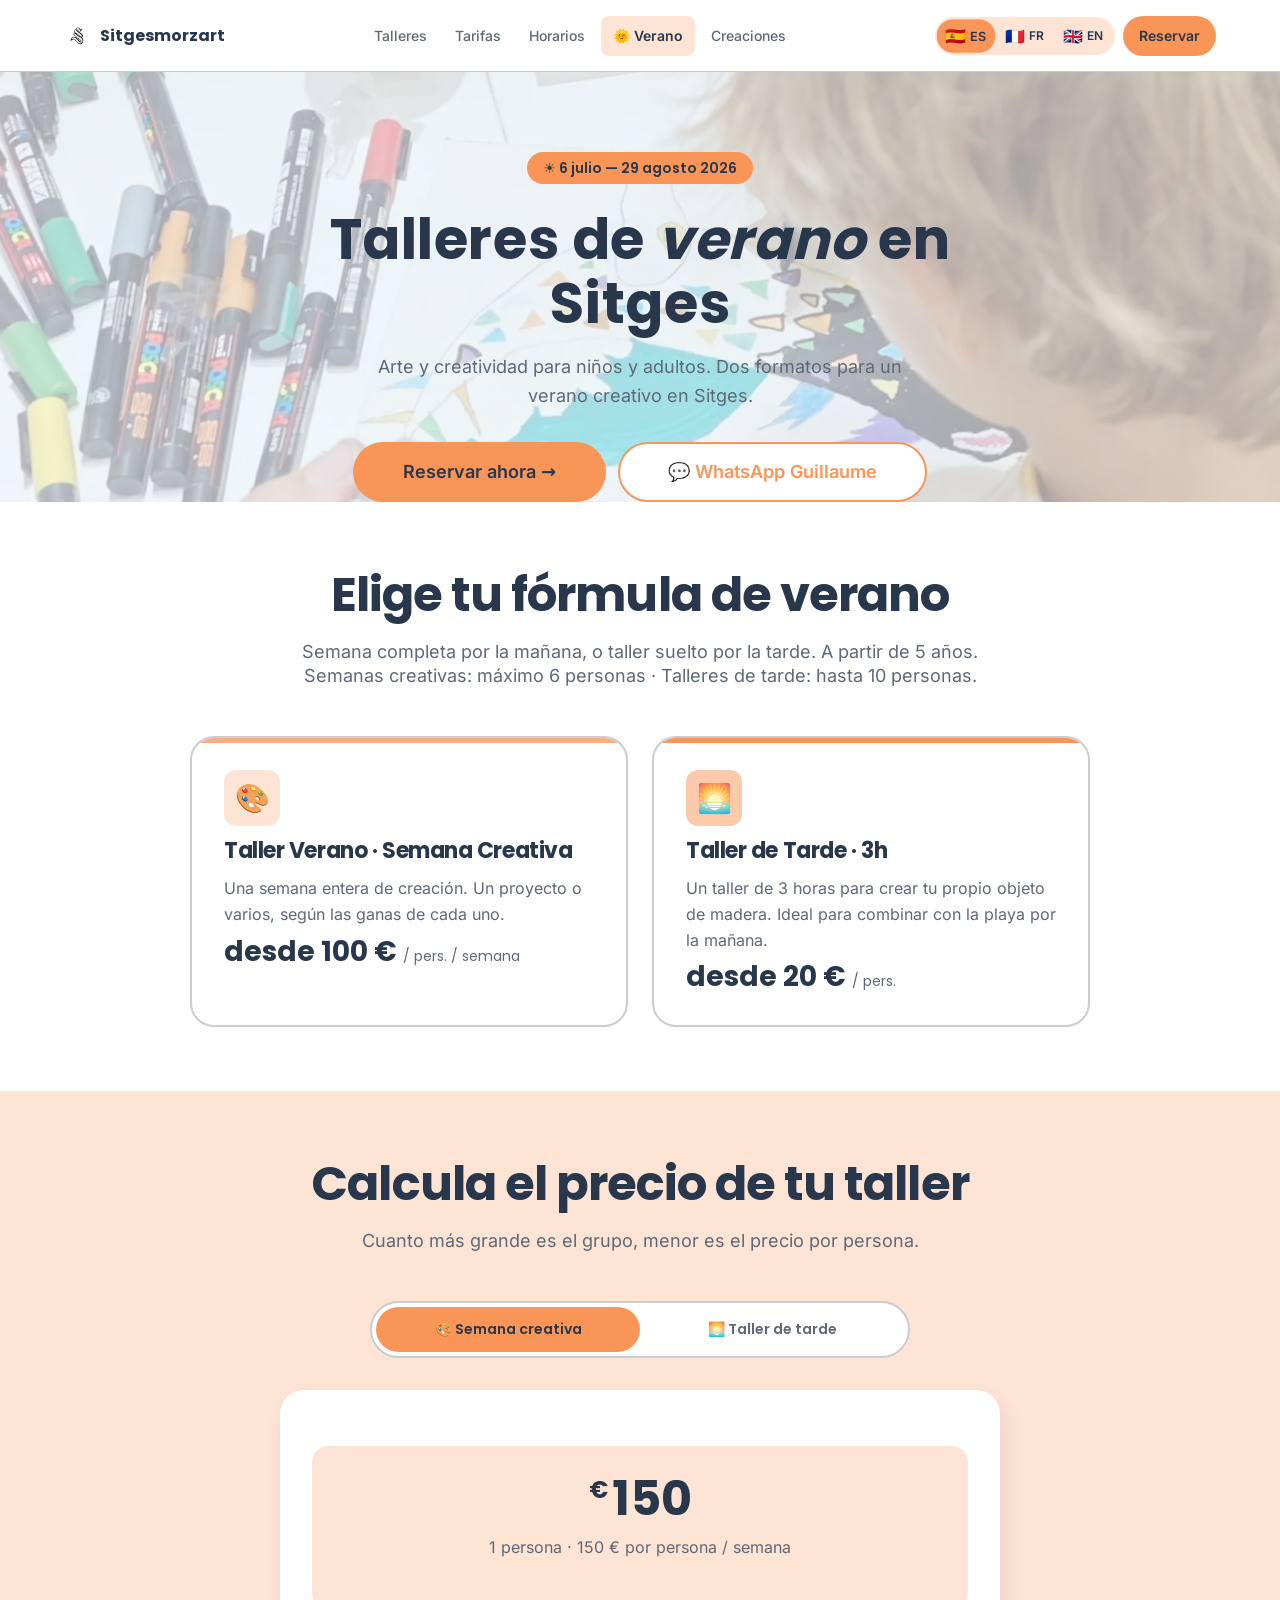
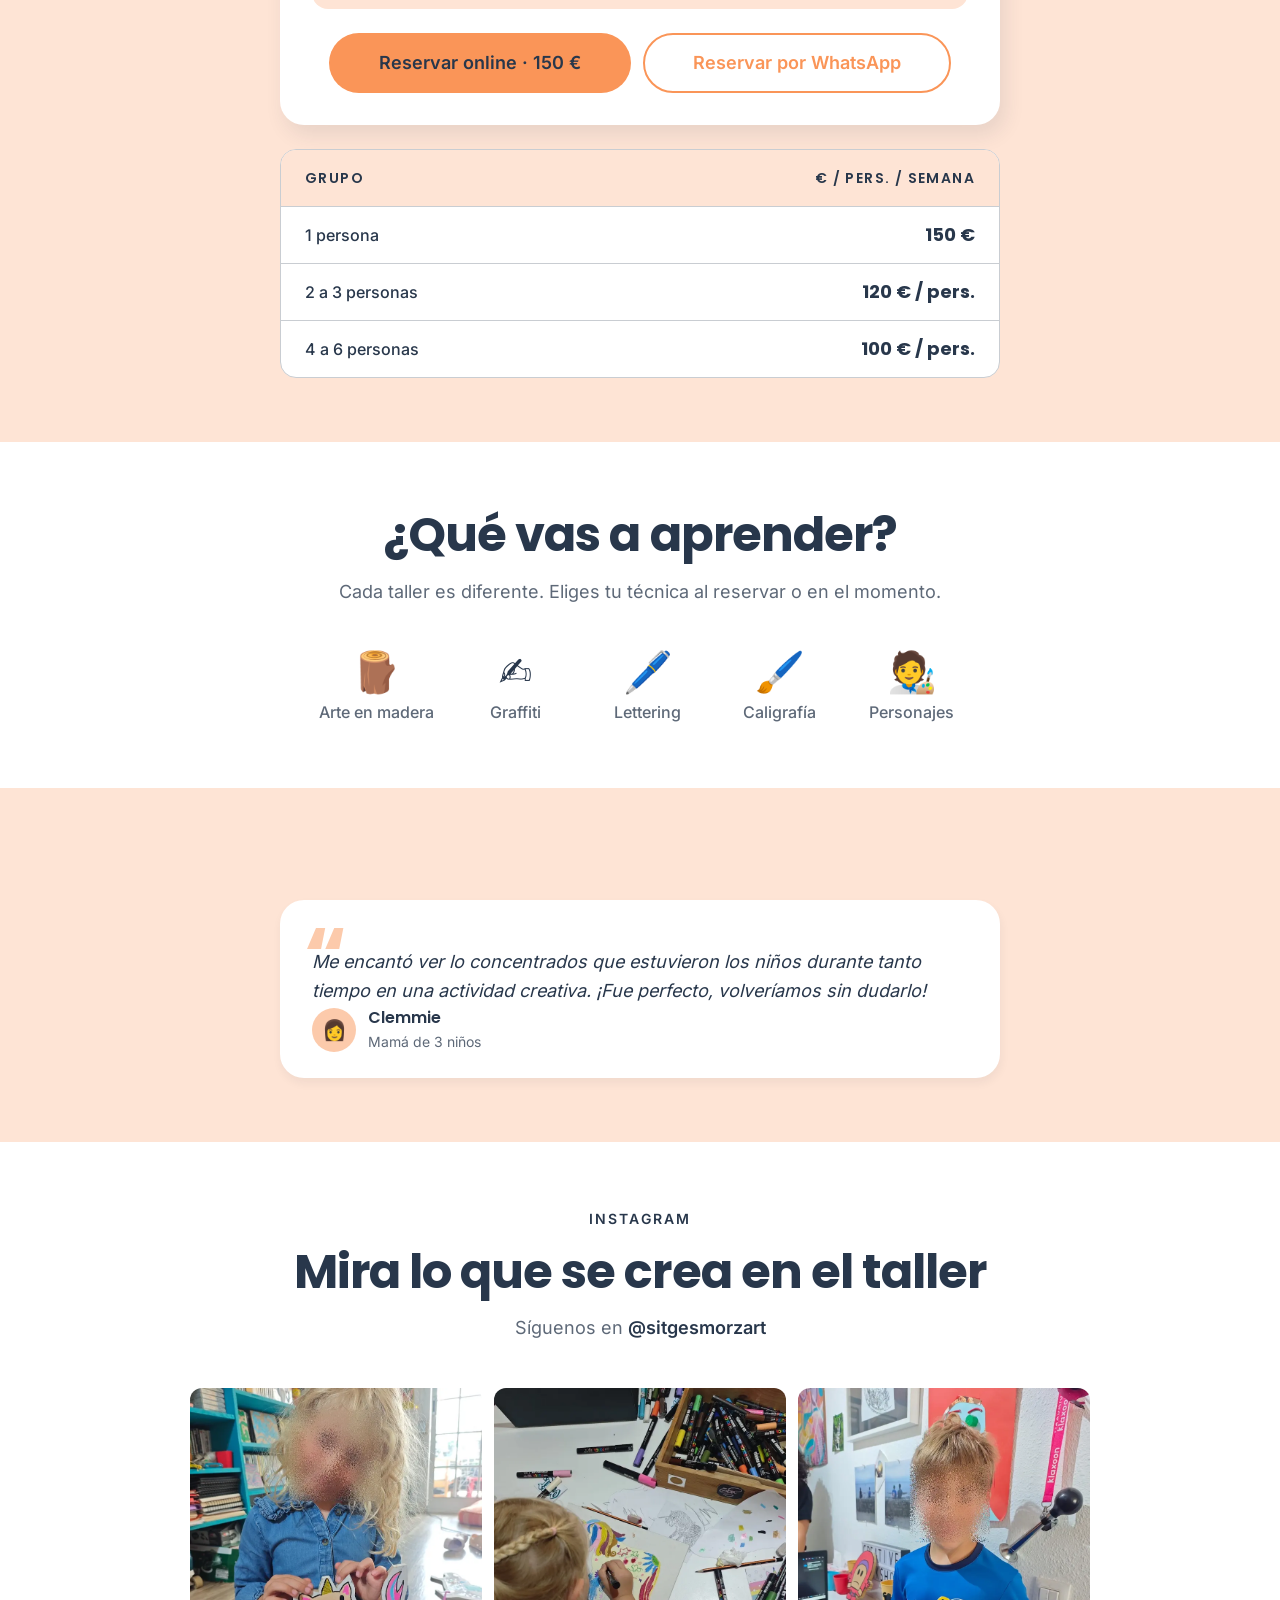
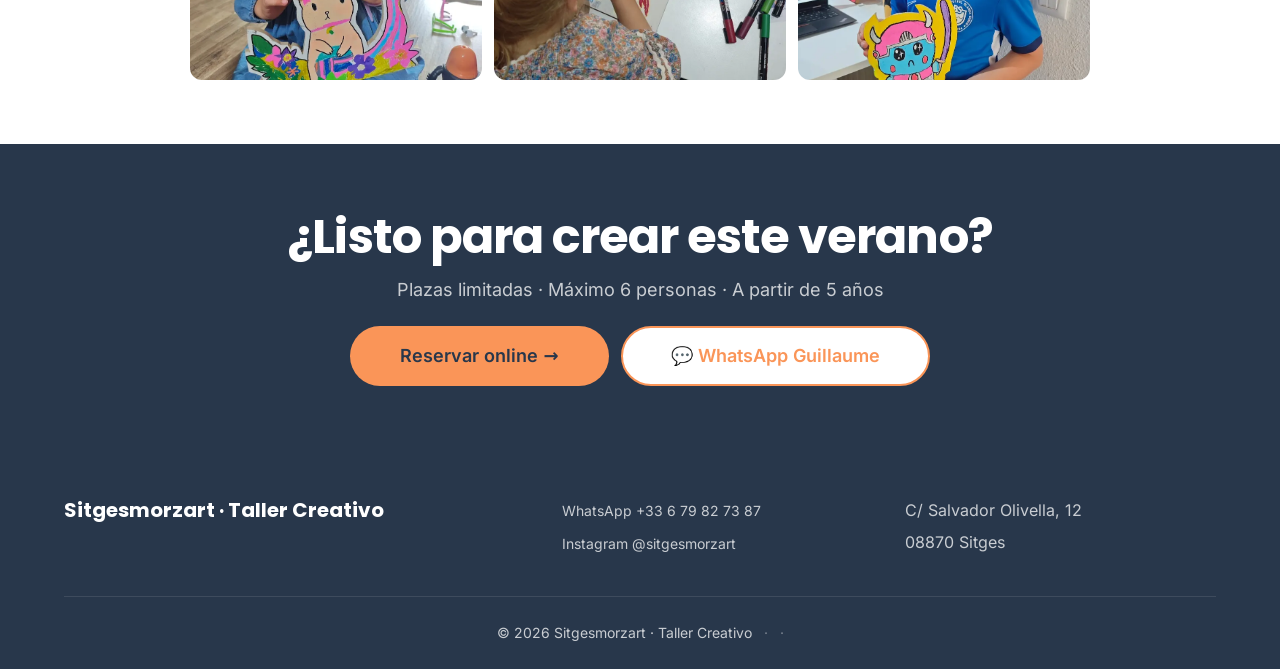
==== verano/index.html @ 3e617dd4 "correction calculateur pago verano" ====
<!DOCTYPE html>
<html lang="es">
<head>
<meta charset="UTF-8">
<meta name="viewport" content="width=device-width, initial-scale=1.0">
<meta name="description" content="Sitgesmorzart · Talleres de Verano en Sitges. Semanas creativas y talleres de tarde. Del 6 de julio al 28 de agosto de 2026.">
<meta name="theme-color" content="#FFFFFF">
<meta name="author" content="Sitgesmorzart - Guillaume">

<title>Talleres de Verano 2026 · Sitgesmorzart</title>

<!-- Favicon -->
<link rel="icon" href="/favicon.ico" sizes="any">
<link rel="icon" type="image/png" sizes="32x32" href="/favicon-32.png">
<link rel="icon" type="image/png" sizes="16x16" href="/favicon-16.png">
<link rel="apple-touch-icon" href="/icon-180.png">

<!-- Canonical -->
<link rel="canonical" href="https://sitgesmorzart.com/verano/">

<!-- Hreflang -->
<link rel="alternate" hreflang="es" href="https://sitgesmorzart.com/verano/">
<link rel="alternate" hreflang="fr" href="https://sitgesmorzart.com/verano/">
<link rel="alternate" hreflang="en" href="https://sitgesmorzart.com/verano/">
<link rel="alternate" hreflang="x-default" href="https://sitgesmorzart.com/verano/">

<!-- Open Graph -->
<meta property="og:type" content="website">
<meta property="og:site_name" content="Sitgesmorzart · Taller Creativo">
<meta property="og:title" content="Talleres de Verano 2026 · Sitgesmorzart">
<meta property="og:description" content="Semanas creativas y talleres de tarde en Sitges. Del 6 de julio al 28 de agosto. A partir de 5 años, máximo 6 personas.">
<meta property="og:url" content="https://sitgesmorzart.com/verano/">
<meta property="og:image" content="https://sitgesmorzart.com/images/og-cover-atelier.jpg">
<meta property="og:image:secure_url" content="https://sitgesmorzart.com/images/og-cover-atelier.jpg">
<meta property="og:image:type" content="image/jpeg">
<meta property="og:image:width" content="1200">
<meta property="og:image:height" content="630">
<meta property="og:locale" content="es_ES">
<meta property="og:locale:alternate" content="fr_FR">
<meta property="og:locale:alternate" content="en_GB">

<!-- Twitter/X -->
<meta name="twitter:card" content="summary_large_image">
<meta name="twitter:title" content="Talleres de Verano 2026 · Sitgesmorzart">
<meta name="twitter:description" content="Semanas creativas y talleres de tarde en Sitges. Del 6 de julio al 28 de agosto.">
<meta name="twitter:image" content="https://sitgesmorzart.com/images/og-cover-atelier.jpg">

<!-- Fonts (self-hosted) -->
<link rel="preload" href="/fonts/poppins-700.woff2" as="font" type="font/woff2" crossorigin>
<link rel="preload" href="/fonts/inter-400.woff2" as="font" type="font/woff2" crossorigin>

<!-- Design system -->
<link rel="stylesheet" href="../foundations.css">

<style>
/* Self-hosted fonts */
@font-face { font-family: 'Poppins'; font-style: normal; font-weight: 400; font-display: swap; src: url('/fonts/poppins-400.woff2') format('woff2'); }
@font-face { font-family: 'Poppins'; font-style: normal; font-weight: 500; font-display: swap; src: url('/fonts/poppins-500.woff2') format('woff2'); }
@font-face { font-family: 'Poppins'; font-style: normal; font-weight: 600; font-display: swap; src: url('/fonts/poppins-600.woff2') format('woff2'); }
@font-face { font-family: 'Poppins'; font-style: normal; font-weight: 700; font-display: swap; src: url('/fonts/poppins-700.woff2') format('woff2'); }
@font-face { font-family: 'Poppins'; font-style: normal; font-weight: 800; font-display: swap; src: url('/fonts/poppins-800.woff2') format('woff2'); }
@font-face { font-family: 'Inter'; font-style: normal; font-weight: 400; font-display: swap; src: url('/fonts/inter-400.woff2') format('woff2'); }
@font-face { font-family: 'Inter'; font-style: normal; font-weight: 500; font-display: swap; src: url('/fonts/inter-500.woff2') format('woff2'); }
@font-face { font-family: 'Inter'; font-style: normal; font-weight: 600; font-display: swap; src: url('/fonts/inter-600.woff2') format('woff2'); }
@font-face { font-family: 'Inter'; font-style: normal; font-weight: 700; font-display: swap; src: url('/fonts/inter-700.woff2') format('woff2'); }

/* ============================================================
   VERANO — Override tokens turquoise → orange
   Scoped à cette page uniquement. Option A : textes en gris-900
   (pas d'orange-700 dans le DS), éléments graphiques en orange.
   ============================================================ */
:root {
  --brand-turquoise-100: var(--semantic-orange-100);
  --brand-turquoise-200: var(--semantic-orange-200);
  --brand-turquoise-300: var(--semantic-orange-300);
  --brand-turquoise-500: var(--semantic-orange-500);
  --brand-turquoise-700: var(--neutral-grey-900);
  /* surface-subtle → orange-100 (fonds sections pricing, testimonial) */
  --surface-subtle: var(--semantic-orange-100);
}

/* ============================================================
   BASE
   ============================================================ */
html { scroll-padding-top: 80px; }
body { padding-top: 72px; }
@media (max-width: 768px) { html { scroll-padding-top: 72px; } body { padding-top: 64px; } }

.container { max-width: 1200px; margin: 0 auto; padding: 0 var(--spacing-6); }
section { padding: var(--spacing-16) 0; }
@media (max-width: 768px) { section { padding: var(--spacing-12) 0; } }

/* ============================================================
   SITE HEADER
   ============================================================ */
.site-header {
  position: fixed; top: 0; left: 0; right: 0; z-index: 90;
  background: rgba(255,255,255,0.92);
  backdrop-filter: saturate(180%) blur(12px);
  -webkit-backdrop-filter: saturate(180%) blur(12px);
  border-bottom: 1px solid var(--border-default);
  height: 72px; display: flex; align-items: center;
}
@media (max-width: 768px) { .site-header { height: 64px; } }

.site-header .container {
  display: flex; align-items: center; justify-content: space-between;
  gap: var(--spacing-4); width: 100%;
}

.site-brand {
  font-family: var(--font-display); font-weight: var(--weight-bold);
  font-size: var(--body-medium-size); color: var(--text-primary);
  text-decoration: none; white-space: nowrap;
  display: flex; align-items: center; gap: var(--spacing-2);
}
.site-brand-mark { width: 28px; height: 28px; flex-shrink: 0; display: block; }

.site-nav { display: flex; align-items: center; gap: var(--spacing-1); }
.site-nav-link {
  padding: var(--spacing-2) var(--spacing-3); border-radius: var(--radius-md);
  font-family: var(--font-body); font-size: var(--body-small-size);
  font-weight: var(--weight-medium); color: var(--text-secondary);
  text-decoration: none; transition: color 0.2s, background-color 0.2s;
  white-space: nowrap;
}
.site-nav-link:hover { color: var(--text-primary); background: var(--brand-turquoise-100); }
.site-nav-link.is-current {
  color: var(--brand-turquoise-700); font-weight: var(--weight-semibold);
  background: var(--brand-turquoise-100);
}

.site-actions { display: flex; align-items: center; gap: var(--spacing-2); }
.site-cta {
  padding: var(--spacing-2) var(--spacing-4); background: var(--action-primary-bg);
  color: var(--action-primary-text); border-radius: var(--radius-full);
  font-family: var(--font-body); font-weight: var(--weight-semibold);
  font-size: var(--body-small-size); text-decoration: none;
  white-space: nowrap; transition: background-color 0.2s, transform 0.2s;
}
.site-cta:hover { background: var(--action-primary-bg-hover); transform: translateY(-1px); }

.site-burger {
  display: none; width: 40px; height: 40px; border-radius: var(--radius-md);
  background: transparent; align-items: center; justify-content: center;
}
.site-burger:hover { background: var(--brand-turquoise-100); }
.site-burger-icon { width: 20px; height: 14px; position: relative; display: block; }
.site-burger-icon::before, .site-burger-icon::after, .site-burger-icon span {
  content: ""; position: absolute; left: 0; right: 0; height: 2px;
  background: var(--text-primary); border-radius: 1px;
  transition: transform 0.3s, opacity 0.3s;
}
.site-burger-icon::before { top: 0; }
.site-burger-icon span { top: 50%; transform: translateY(-50%); }
.site-burger-icon::after { bottom: 0; }
.site-burger.is-open .site-burger-icon::before { transform: translateY(6px) rotate(45deg); }
.site-burger.is-open .site-burger-icon span { opacity: 0; }
.site-burger.is-open .site-burger-icon::after { transform: translateY(-6px) rotate(-45deg); }

@media (max-width: 1024px) { .site-nav, .site-cta { display: none; } .site-burger { display: flex; } }

.site-mobile-panel {
  position: fixed; top: 64px; left: 0; right: 0;
  background: var(--surface-default); border-bottom: 1px solid var(--border-default);
  box-shadow: var(--shadow-md); padding: var(--spacing-4) var(--spacing-6);
  transform: translateY(-110%); transition: transform 0.3s ease;
  z-index: 89; max-height: calc(100vh - 64px); overflow-y: auto;
}
.site-mobile-panel.is-open { transform: translateY(0); }
.site-mobile-panel .site-nav-link {
  display: block; padding: var(--spacing-3) var(--spacing-4);
  font-size: var(--body-medium-size); border-radius: var(--radius-lg); margin-bottom: var(--spacing-1);
}
.site-mobile-panel .site-cta {
  display: block; text-align: center;
  margin-top: var(--spacing-4); padding: var(--spacing-3); font-size: var(--body-medium-size);
}
@media (min-width: 1025px) { .site-mobile-panel { display: none; } }

.lang-switcher {
  display: flex; gap: 2px; background: var(--brand-turquoise-100);
  padding: 3px; border-radius: var(--radius-full);
}
.lang-btn {
  min-width: 32px; height: 32px; padding: 0 var(--spacing-2);
  border-radius: var(--radius-full); display: flex; align-items: center;
  justify-content: center; gap: 4px; font-size: 0.875rem;
  transition: background-color 0.2s ease, transform 0.2s ease; color: var(--text-primary);
}
.lang-flag { font-size: 1rem; line-height: 1; }
.lang-code { font-family: var(--font-body); font-weight: var(--weight-semibold); font-size: 0.75rem; letter-spacing: 0.05em; }
.lang-btn:hover { background: var(--surface-default); }
.lang-btn.is-active { background: var(--action-primary-bg); transform: scale(1.05); }
@media (max-width: 768px) {
  .lang-btn { min-width: 32px; padding: 0 var(--spacing-1); }
  .lang-code { position: absolute; width: 1px; height: 1px; padding: 0; margin: -1px; overflow: hidden; clip: rect(0,0,0,0); white-space: nowrap; border: 0; }
}

/* ============================================================
   BUTTONS
   ============================================================ */
.btn {
  display: inline-flex; align-items: center; justify-content: center;
  gap: var(--spacing-2); padding: var(--spacing-3) var(--spacing-8);
  border-radius: var(--radius-full); font-family: var(--font-body);
  font-weight: var(--weight-semibold); font-size: var(--body-medium-size);
  text-decoration: none; white-space: nowrap; cursor: pointer;
  transition: background-color 0.2s ease, transform 0.2s ease;
  border: 2px solid transparent; min-height: 48px;
}
.btn-primary { background: var(--action-primary-bg); color: var(--action-primary-text); }
.btn-primary:hover { background: var(--action-primary-bg-hover); transform: translateY(-2px); }
.btn-secondary { background: var(--action-secondary-bg); color: var(--action-secondary-text); border-color: var(--action-secondary-border); }
.btn-secondary:hover { background: var(--action-secondary-bg-hover); transform: translateY(-2px); }
.btn-whatsapp { background: #25D366; color: var(--neutral-white); }
.btn-whatsapp:hover { background: #1fb858; transform: translateY(-2px); }
.btn-lg { padding: var(--spacing-4) var(--spacing-12); font-size: var(--body-large-size); }
@media (max-width: 480px) {
  .btn-lg { padding: var(--spacing-4) var(--spacing-6); font-size: var(--body-medium-size); }
}

/* ============================================================
   SECTION HEADS
   ============================================================ */
.section-head { text-align: center; max-width: 720px; margin: 0 auto var(--spacing-12); }
.kicker {
  display: inline-block; font-family: var(--font-body); font-weight: var(--weight-semibold);
  font-size: var(--body-small-size); letter-spacing: 0.15em; text-transform: uppercase;
  color: var(--brand-turquoise-700); margin-bottom: var(--spacing-3);
}
.section-head h2 { margin-bottom: var(--spacing-4); }
.section-head p { font-size: var(--body-large-size); color: var(--text-secondary); }

/* ============================================================
   HERO VERANO
   ============================================================ */
.hero-verano {
  background-image: linear-gradient(rgba(255,255,255,0.62), rgba(255,255,255,0.62)), url('/images/hero-verano.webp');
  background-size: cover;
  background-position: center;
  padding: var(--spacing-16) 0 var(--spacing-14);
  padding-top: calc(var(--spacing-16) + 16px);
  text-align: center;
  position: relative;
  overflow: hidden;
}

.hero-verano-dates {
  display: inline-flex; align-items: center; gap: var(--spacing-2);
  background: var(--brand-turquoise-500); color: var(--text-primary);
  padding: var(--spacing-1) var(--spacing-4); border-radius: var(--radius-full);
  font-family: var(--font-display); font-weight: var(--weight-semibold);
  font-size: var(--body-small-size); margin-bottom: var(--spacing-6);
}

.hero-verano h1 {
  font-size: clamp(2rem, 5vw, 3.5rem); line-height: 1.15;
  letter-spacing: 0.01em;
  margin-bottom: var(--spacing-4);
  max-width: 800px; margin-left: auto; margin-right: auto;
}
.hero-verano h1 .accent { color: var(--brand-turquoise-700); font-style: italic; }

.hero-verano-tagline {
  font-size: var(--body-large-size); color: var(--text-secondary);
  max-width: 560px; margin: 0 auto var(--spacing-8); line-height: 1.6;
}

.hero-verano-ctas {
  display: flex; justify-content: center; flex-wrap: wrap; gap: var(--spacing-3);
}
@media (max-width: 480px) {
  .hero-verano-ctas { flex-direction: column; align-items: stretch; padding: 0 var(--spacing-4); }
}

/* ============================================================
   FORMATS
   ============================================================ */
.formats { background: var(--surface-default); }

.formats-grid {
  display: grid; grid-template-columns: 1fr 1fr;
  gap: var(--spacing-6); max-width: 900px; margin: 0 auto;
}
@media (max-width: 768px) { .formats-grid { grid-template-columns: 1fr; } }

.format-card {
  background: var(--surface-default); border: 2px solid var(--border-default);
  border-radius: var(--radius-2xl); padding: var(--spacing-8);
  transition: border-color 0.2s, transform 0.2s, box-shadow 0.2s;
  display: flex; flex-direction: column; gap: var(--spacing-3);
}
.format-card:hover { border-color: var(--border-brand); transform: translateY(-4px); box-shadow: var(--shadow-md); }

.format-icon {
  width: 56px; height: 56px; border-radius: var(--radius-lg);
  background: var(--brand-turquoise-100); display: flex;
  align-items: center; justify-content: center; font-size: 1.75rem;
}

.format-card h3 { font-size: 1.375rem; margin-bottom: 0; }

.format-schedule {
  display: inline-flex; align-items: center; gap: var(--spacing-2);
  background: var(--brand-turquoise-100); color: var(--brand-turquoise-700);
  padding: var(--spacing-1) var(--spacing-3); border-radius: var(--radius-full);
  font-size: var(--body-small-size); font-weight: var(--weight-semibold);
  width: fit-content;
}

.format-card p { color: var(--text-secondary); font-size: var(--body-medium-size); line-height: 1.6; flex: 1; }

.format-price-preview {
  font-family: var(--font-display); font-weight: var(--weight-bold);
  font-size: 1.75rem; color: var(--text-primary);
}
.format-price-preview small {
  font-size: var(--body-small-size); font-weight: var(--weight-regular);
  color: var(--text-secondary);
}

/* ============================================================
   CALCULATOR
   ============================================================ */
.pricing-verano { background: var(--surface-subtle); }

.calc-toggle {
  display: flex; background: var(--surface-default);
  border: 2px solid var(--border-default); border-radius: var(--radius-full);
  padding: 4px; max-width: 540px; margin: 0 auto var(--spacing-8);
}
.calc-toggle-btn {
  flex: 1; padding: var(--spacing-3) var(--spacing-4); border-radius: var(--radius-full);
  font-family: var(--font-display); font-weight: var(--weight-semibold);
  font-size: var(--body-small-size); color: var(--text-secondary);
  transition: all 0.2s ease; text-align: center; cursor: pointer;
  border: none; background: transparent;
}
.calc-toggle-btn.is-active { background: var(--action-primary-bg); color: var(--action-primary-text); }

.calculator {
  background: var(--surface-default); border-radius: var(--radius-2xl);
  padding: var(--padding-card);
  max-width: 720px; margin: 0 auto; box-shadow: var(--shadow-md); text-align: center;
}

.calculator-question {
  font-family: var(--font-display); font-weight: var(--weight-semibold);
  font-size: 1.125rem; color: var(--text-primary); margin-bottom: var(--spacing-4);
}
.calculator-hint {
  display: block; font-family: var(--font-body); font-weight: var(--weight-regular);
  font-size: var(--body-small-size); color: var(--text-secondary); margin-top: var(--spacing-1);
}

.calc-buttons {
  display: flex; justify-content: center; gap: var(--spacing-2);
  flex-wrap: wrap; margin-bottom: var(--spacing-6);
}
.calc-btn {
  width: 56px; height: 56px; border-radius: var(--radius-full);
  background: var(--surface-default); border: 2px solid var(--border-default);
  color: var(--text-primary); font-family: var(--font-display);
  font-weight: var(--weight-bold); font-size: 1.125rem;
  transition: all 0.2s ease; cursor: pointer;
}
.calc-btn:hover { border-color: var(--border-brand); color: var(--brand-turquoise-700); }
.calc-btn.is-active {
  background: var(--action-primary-bg); border-color: var(--action-primary-bg);
  color: var(--action-primary-text); transform: scale(1.05);
}

.calc-result {
  background: var(--brand-turquoise-100); border-radius: var(--radius-xl);
  padding: var(--padding-card-inner); margin-bottom: var(--gap-card-stack);
}
.calc-total {
  font-family: var(--font-display); font-weight: var(--weight-bold);
  font-size: 3rem; color: var(--text-primary); line-height: 1.2;
}
.calc-total .currency { font-size: 1.5rem; vertical-align: super; margin-right: 4px; }
.calc-detail { margin-top: var(--spacing-2); color: var(--text-secondary); font-size: var(--body-medium-size); }

.calc-savings {
  display: inline-block; margin-top: var(--spacing-3);
  padding: var(--spacing-1) var(--spacing-3); background: var(--brand-green-100);
  color: var(--brand-green-700); border-radius: var(--radius-full);
  font-weight: var(--weight-semibold); font-size: var(--body-small-size);
  opacity: 0; transition: opacity 0.3s ease;
}
.calc-savings.is-visible { opacity: 1; }

.calc-cta { display: flex; gap: var(--spacing-3); justify-content: center; flex-wrap: wrap; }

/* Format card différenciation */
.format-card {
  position: relative;
  overflow: hidden;
}
.format-card::before {
  content: "";
  position: absolute;
  top: 0; left: 0; right: 0;
  height: 5px;
}
.format-card--morning::before { background: var(--semantic-orange-300); }
.format-card--afternoon::before { background: var(--semantic-orange-500); }
.format-card--morning .format-icon { background: var(--semantic-orange-100); }
.format-card--afternoon .format-icon { background: var(--semantic-orange-200); }
.format-card--morning .format-schedule { background: var(--semantic-orange-100); color: var(--neutral-grey-900); }
.format-card--afternoon .format-schedule { background: var(--semantic-orange-200); color: var(--neutral-grey-900); }
.pricing-table {
  max-width: 720px; margin: var(--spacing-6) auto 0;
  background: var(--surface-default); border-radius: var(--radius-xl);
  overflow: hidden; border: 1px solid var(--border-default);
}
.pricing-table-row {
  display: grid; grid-template-columns: 1fr auto;
  align-items: center; padding: var(--spacing-4) var(--spacing-6);
  border-bottom: 1px solid var(--border-default);
}
.pricing-table-row:last-child { border-bottom: none; }
.pricing-table-row.is-header {
  background: var(--surface-subtle); font-family: var(--font-display);
  font-weight: var(--weight-semibold); font-size: var(--body-small-size);
  text-transform: uppercase; letter-spacing: 0.1em; color: var(--brand-turquoise-700);
}
.pricing-table-label { color: var(--text-primary); font-weight: var(--weight-medium); }
.pricing-table-price {
  font-family: var(--font-display); font-weight: var(--weight-bold);
  font-size: 1.125rem; color: var(--text-primary);
}

/* ============================================================
   DISCIPLINES
   ============================================================ */
.disciplines { background: var(--surface-default); }

.disciplines-list {
  display: flex; flex-wrap: wrap; justify-content: center;
  gap: var(--spacing-8); max-width: 780px; margin: 0 auto;
}
.discipline-item {
  display: flex; flex-direction: column; align-items: center;
  gap: var(--spacing-2); text-align: center; min-width: 100px;
}
.discipline-icon { font-size: 2.5rem; line-height: 1; display: block; }
.discipline-label { font-size: var(--body-medium-size); font-weight: var(--weight-medium); color: var(--text-secondary); }

/* Disciplines — liste simple */
.disciplines-list {
  display: flex;
  flex-wrap: wrap;
  justify-content: center;
  gap: var(--spacing-8);
  max-width: 780px;
  margin: 0 auto;
}
.discipline-item {
  display: flex;
  flex-direction: column;
  align-items: center;
  gap: var(--spacing-2);
  text-align: center;
  min-width: 100px;
}
.discipline-icon { font-size: 2.5rem; line-height: 1; display: block; }
.discipline-label { font-size: var(--body-medium-size); font-weight: var(--weight-medium); color: var(--text-secondary); }
.testimonial-section { background: var(--surface-subtle); padding: var(--spacing-16) 0; }

.testimonial-card {
  max-width: 720px; margin: 0 auto; background: var(--surface-default);
  border-radius: var(--radius-2xl); padding: var(--spacing-6) var(--spacing-8);
  box-shadow: var(--shadow-sm); position: relative;
}
.testimonial-card::before {
  content: "\201C"; position: absolute; top: var(--spacing-4); left: var(--spacing-6);
  font-family: var(--font-display); font-size: 5rem; line-height: 1;
  color: var(--brand-turquoise-200); font-weight: var(--weight-bold); pointer-events: none;
}
.testimonial-quote {
  font-size: var(--body-large-size); color: var(--text-primary);
  line-height: 1.6; font-style: italic;
  margin-bottom: var(--spacing-5); padding-top: var(--spacing-6);
}
.testimonial-author { display: flex; align-items: center; gap: var(--spacing-3); }
.testimonial-avatar {
  width: 44px; height: 44px; border-radius: var(--radius-full);
  background: var(--brand-turquoise-200); display: flex;
  align-items: center; justify-content: center; font-size: 1.25rem; flex-shrink: 0;
}
.testimonial-name { font-family: var(--font-display); font-weight: var(--weight-semibold); font-size: var(--body-medium-size); color: var(--text-primary); }
.testimonial-meta { font-size: var(--body-small-size); color: var(--text-secondary); }

/* ============================================================
   INSTAGRAM (Behold.so) + galerie photos verano
   ============================================================ */
.instagram-section { background: var(--surface-default); }

.verano-gallery {
  display: grid;
  grid-template-columns: repeat(auto-fill, minmax(220px, 1fr));
  gap: var(--spacing-3);
  margin-top: var(--spacing-8);
  max-width: 900px;
  margin-left: auto;
  margin-right: auto;
}

.verano-gallery-item {
  aspect-ratio: 1;
  border-radius: var(--radius-lg);
  overflow: hidden;
  position: relative;
  background: var(--semantic-orange-100);
  cursor: zoom-in;
  transition: transform 0.3s ease;
}

.verano-gallery-item:hover { transform: scale(1.03); }

.verano-gallery-item img {
  width: 100%; height: 100%;
  object-fit: cover; display: block;
  transition: transform 0.4s ease;
}

.verano-gallery-item:hover img { transform: scale(1.08); }

/* ============================================================
   CTA FINAL
   ============================================================ */
.cta-section {
  background: var(--surface-emphasis);
  padding: var(--spacing-16) 0;
  text-align: center;
}
.cta-section h2 { color: var(--text-inverse); margin-bottom: var(--spacing-3); }
.cta-section p { color: var(--neutral-grey-300); font-size: var(--body-large-size); margin-bottom: var(--spacing-6); }
.cta-buttons { display: flex; justify-content: center; flex-wrap: wrap; gap: var(--spacing-3); }
@media (max-width: 480px) { .cta-buttons { flex-direction: column; align-items: stretch; padding: 0 var(--spacing-4); } }

/* ============================================================
   FOOTER
   ============================================================ */
footer { background: var(--surface-emphasis); color: var(--neutral-grey-300); padding: var(--spacing-12) 0 var(--spacing-6); }
.footer-grid { display: grid; grid-template-columns: 1.5fr 1fr 1fr; gap: var(--spacing-8); margin-bottom: var(--spacing-8); }
@media (max-width: 768px) { .footer-grid { grid-template-columns: 1fr; gap: var(--spacing-6); } }
.footer-brand { font-family: var(--font-display); font-weight: var(--weight-bold); font-size: 1.25rem; color: var(--text-inverse); margin-bottom: var(--spacing-3); }
.footer-tagline { color: var(--neutral-grey-300); font-size: var(--body-small-size); }
.footer-section h3 { color: var(--text-inverse); font-size: var(--body-small-size); text-transform: uppercase; letter-spacing: 0.1em; margin-bottom: var(--spacing-3); }
.footer-section ul { list-style: none; }
.footer-section li { margin-bottom: var(--spacing-2); }
.footer-section a { color: var(--neutral-grey-300); font-size: var(--body-small-size); transition: color 0.2s; }
.footer-section a:hover { color: var(--brand-turquoise-300); }
.footer-bottom { border-top: 1px solid rgba(255,255,255,0.1); padding-top: var(--spacing-6); font-size: var(--body-small-size); display: flex; flex-wrap: wrap; justify-content: center; align-items: center; gap: var(--spacing-2) var(--spacing-3); }
.footer-bottom a { color: var(--neutral-grey-300); transition: color 0.2s; }
.footer-bottom a:hover { color: var(--brand-turquoise-300); }
.footer-bottom-sep { opacity: 0.5; }

/* ============================================================
   UTILITIES
   ============================================================ */
.skip-to-content { position: absolute; top: -100px; left: var(--spacing-4); background: var(--brand-turquoise-700); color: var(--neutral-white); padding: var(--spacing-3) var(--spacing-4); border-radius: var(--radius-md); font-family: var(--font-body); font-weight: var(--weight-semibold); font-size: var(--body-small-size); text-decoration: none; z-index: 999; transition: top 0.2s ease; }
.skip-to-content:focus { top: var(--spacing-4); outline: 3px solid var(--brand-turquoise-500); outline-offset: 2px; }

.back-to-top { position: fixed; bottom: var(--spacing-6); right: var(--spacing-6); width: 48px; height: 48px; border-radius: var(--radius-full); background: var(--brand-turquoise-500); color: var(--text-primary); font-size: 1.5rem; font-weight: var(--weight-bold); box-shadow: var(--shadow-md); z-index: 80; cursor: pointer; border: none; display: flex; align-items: center; justify-content: center; transition: opacity 0.3s ease, transform 0.2s ease, background-color 0.2s ease; }
.back-to-top:hover { background: var(--brand-turquoise-700); color: var(--neutral-white); transform: translateY(-2px); }
.back-to-top[hidden] { display: none; }

.visually-hidden { position: absolute; width: 1px; height: 1px; padding: 0; margin: -1px; overflow: hidden; clip: rect(0,0,0,0); white-space: nowrap; border: 0; }

[data-lang]:not(.is-active-lang) { display: none !important; }
[data-lang].is-active-lang { animation: langFadeIn 0.3s ease; }
@keyframes langFadeIn { from { opacity: 0; } to { opacity: 1; } }
@media (prefers-reduced-motion: reduce) { [data-lang].is-active-lang { animation: none; } }
</style>

<!-- Schema.org -->
<script type="application/ld+json">
{
  "@context": "https://schema.org",
  "@type": "Event",
  "name": "Talleres de Verano Sitgesmorzart 2026",
  "description": "Talleres creativos de madera en Sitges durante el verano. Semanas creativas y talleres de tarde.",
  "startDate": "2026-07-06",
  "endDate": "2026-08-28",
  "location": {
    "@type": "Place",
    "name": "Studio Quedarte",
    "address": {
      "@type": "PostalAddress",
      "streetAddress": "Carrer Sant Damià, 7",
      "addressLocality": "Sitges",
      "postalCode": "08870",
      "addressRegion": "Barcelona",
      "addressCountry": "ES"
    }
  },
  "organizer": {
    "@type": "Organization",
    "name": "Sitgesmorzart",
    "url": "https://sitgesmorzart.com"
  },
  "url": "https://sitgesmorzart.com/verano/"
}
</script>
</head>
<body>

<a href="#main-content" class="skip-to-content">
  <span data-lang="es" class="is-active-lang">Ir al contenido principal</span>
  <span data-lang="fr">Aller au contenu principal</span>
  <span data-lang="en">Skip to main content</span>
</a>

<!-- ============================================================
     SITE HEADER
     ============================================================ -->
<header class="site-header">
  <div class="container">

    <a href="/" class="site-brand" aria-label="Sitgesmorzart Taller Creativo — Inicio">
      <img class="site-brand-mark" src="/images/logo-header.png" alt="" aria-hidden="true">
      <span class="site-brand-name">Sitgesmorzart</span>
    </a>

    <nav class="site-nav" aria-label="Navigation principale">
      <a href="/#talleres" class="site-nav-link">
        <span data-lang="es" class="is-active-lang">Talleres</span>
        <span data-lang="fr">Ateliers</span>
        <span data-lang="en">Workshops</span>
      </a>
      <a href="/#tarifas" class="site-nav-link">
        <span data-lang="es" class="is-active-lang">Tarifas</span>
        <span data-lang="fr">Tarifs</span>
        <span data-lang="en">Pricing</span>
      </a>
      <a href="/#horarios" class="site-nav-link">
        <span data-lang="es" class="is-active-lang">Horarios</span>
        <span data-lang="fr">Horaires</span>
        <span data-lang="en">Schedule</span>
      </a>
      <a href="/verano/" class="site-nav-link is-current" aria-current="page">
        <span data-lang="es" class="is-active-lang">🌞 Verano</span>
        <span data-lang="fr">🌞 Été</span>
        <span data-lang="en">🌞 Summer</span>
      </a>
      <a href="/#creaciones" class="site-nav-link">
        <span data-lang="es" class="is-active-lang">Creaciones</span>
        <span data-lang="fr">Créations</span>
        <span data-lang="en">Creations</span>
      </a>
    </nav>

    <div class="site-actions">
      <nav class="lang-switcher" aria-label="Sélecteur de langue">
        <button class="lang-btn is-active" data-switch="es" aria-label="Español" aria-pressed="true">
          <span class="lang-flag" aria-hidden="true">🇪🇸</span>
          <span class="lang-code">ES</span>
        </button>
        <button class="lang-btn" data-switch="fr" aria-label="Français" aria-pressed="false">
          <span class="lang-flag" aria-hidden="true">🇫🇷</span>
          <span class="lang-code">FR</span>
        </button>
        <button class="lang-btn" data-switch="en" aria-label="English" aria-pressed="false">
          <span class="lang-flag" aria-hidden="true">🇬🇧</span>
          <span class="lang-code">EN</span>
        </button>
      </nav>
      <a href="#calculadora" class="site-cta">
        <span data-lang="es" class="is-active-lang">Reservar</span>
        <span data-lang="fr">Réserver</span>
        <span data-lang="en">Book</span>
      </a>
      <button class="site-burger" id="site-burger" aria-label="Ouvrir le menu" aria-expanded="false" aria-controls="site-mobile-panel">
        <span class="site-burger-icon" aria-hidden="true"><span></span></span>
      </button>
    </div>

  </div>
</header>

<!-- Mobile panel -->
<div class="site-mobile-panel" id="site-mobile-panel">
  <a href="/#talleres" class="site-nav-link">
    <span data-lang="es" class="is-active-lang">Talleres</span>
    <span data-lang="fr">Ateliers</span>
    <span data-lang="en">Workshops</span>
  </a>
  <a href="/#tarifas" class="site-nav-link">
    <span data-lang="es" class="is-active-lang">Tarifas</span>
    <span data-lang="fr">Tarifs</span>
    <span data-lang="en">Pricing</span>
  </a>
  <a href="/#horarios" class="site-nav-link">
    <span data-lang="es" class="is-active-lang">Horarios</span>
    <span data-lang="fr">Horaires</span>
    <span data-lang="en">Schedule</span>
  </a>
  <a href="/verano/" class="site-nav-link is-current" aria-current="page">
    <span data-lang="es" class="is-active-lang">🌞 Verano</span>
    <span data-lang="fr">🌞 Été</span>
    <span data-lang="en">🌞 Summer</span>
  </a>
  <a href="/#creaciones" class="site-nav-link">
    <span data-lang="es" class="is-active-lang">Creaciones</span>
    <span data-lang="fr">Créations</span>
    <span data-lang="en">Creations</span>
  </a>
  <a href="#calculadora" class="site-cta">
    <span data-lang="es" class="is-active-lang">Reservar</span>
    <span data-lang="fr">Réserver</span>
    <span data-lang="en">Book</span>
  </a>
</div>


<main id="main-content">

<!-- ============================================================
     HERO
     ============================================================ -->
<section class="hero-verano">
  <div class="container">

    <div class="hero-verano-dates" aria-label="Fechas del taller de verano">
      ☀️ 6 julio — 29 agosto 2026
    </div>

    <div data-lang="es" class="is-active-lang">
      <h1>Talleres de <span class="accent">verano</span> en Sitges</h1>
      <p class="hero-verano-tagline">Arte y creatividad para niños y adultos. Dos formatos para un verano creativo en Sitges.</p>
    </div>
    <div data-lang="fr">
      <h1>Ateliers d'<span class="accent">été</span> à Sitges</h1>
      <p class="hero-verano-tagline">Deux formats pour passer un été créatif à Sitges.</p>
    </div>
    <div data-lang="en">
      <h1><span class="accent">Summer</span> workshops in Sitges</h1>
      <p class="hero-verano-tagline">Two formats for a creative summer in Sitges.</p>
    </div>

    <div class="hero-verano-ctas">
      <a href="#calculadora" class="btn btn-primary btn-lg">
        <span data-lang="es" class="is-active-lang">Reservar ahora →</span>
        <span data-lang="fr">Réserver maintenant →</span>
        <span data-lang="en">Book now →</span>
      </a>
      <a href="https://wa.me/33679827387?text=Hola%20Guillaume%2C%20me%20interesa%20un%20taller%20de%20verano" class="btn btn-secondary btn-lg" target="_blank" rel="noopener">
        💬 WhatsApp Guillaume
      </a>
    </div>

  </div>
</section>


<!-- ============================================================
     FORMATS
     ============================================================ -->
<section class="formats" id="formatos">
  <div class="container">

    <div class="section-head">
      <span class="kicker" data-lang="es">Dos formatos</span>
      <span class="kicker" data-lang="fr">Deux formats</span>
      <span class="kicker" data-lang="en">Two formats</span>
      <div data-lang="es" class="is-active-lang">
        <h2>Elige tu fórmula de verano</h2>
        <p>Semana completa por la mañana, o taller suelto por la tarde. A partir de 5 años. Semanas creativas: máximo 6 personas · Talleres de tarde: hasta 10 personas.</p>
      </div>
      <div data-lang="fr">
        <h2>Choisis ta formule d'été</h2>
        <p>Semaine complète le matin, ou atelier à la séance l'après-midi. À partir de 5 ans. Semaines créatives : 6 personnes max · Ateliers de l'après-midi : jusqu'à 10 personnes.</p>
      </div>
      <div data-lang="en">
        <h2>Choose your summer format</h2>
        <p>Full week in the morning, or drop-in afternoon session. Ages 5+. Creative weeks: max 6 people · Afternoon sessions: up to 10 people.</p>
      </div>
    </div>

    <div class="formats-grid">

      <!-- Semana creativa -->
      <div class="format-card format-card--morning">
        <div class="format-icon" aria-hidden="true">🎨</div>
        <div data-lang="es" class="is-active-lang">
          <h3>Taller Verano · Semana Creativa</h3>
        </div>
        <div data-lang="fr">
          <h3>Stage Verano · Semaine Créative</h3>
        </div>
        <div data-lang="en">
          <h3>Creative Workshop · Summer Week</h3>
        </div>
        <div class="format-schedule" data-lang="es">🎨 Lun–Vie · 10:30–12:30</div>
        <div class="format-schedule" data-lang="fr">🎨 Lun–Ven · 10h30–12h30</div>
        <div class="format-schedule" data-lang="en">🎨 Mon–Fri · 10:30–12:30</div>
        <div data-lang="es" class="is-active-lang">
          <p>Una semana entera de creación. Un proyecto o varios, según las ganas de cada uno.</p>
        </div>
        <div data-lang="fr">
          <p>Une semaine entière de création. Un projet ou plusieurs, selon les envies de chacun.</p>
        </div>
        <div data-lang="en">
          <p>A full week of creativity. One project or more, whatever each person feels like making.</p>
        </div>
        <div class="format-price-preview">
          <span data-lang="es" class="is-active-lang">desde 100 € <small>/ pers. / semana</small></span>
          <span data-lang="fr">à partir de 100 € <small>/ pers. / semaine</small></span>
          <span data-lang="en">from €100 <small>/ person / week</small></span>
        </div>
      </div>

      <!-- Taller de tarde -->
      <div class="format-card format-card--afternoon">
        <div class="format-icon" aria-hidden="true">🌅</div>
        <div data-lang="es" class="is-active-lang">
          <h3>Taller de Tarde · 3h</h3>
        </div>
        <div data-lang="fr">
          <h3>Atelier de l'après-midi · 3h</h3>
        </div>
        <div data-lang="en">
          <h3>Afternoon Workshop · 3h</h3>
        </div>
        <div class="format-schedule" data-lang="es">🌅 Lun–Sáb · 15:00–18:00</div>
        <div class="format-schedule" data-lang="fr">🌅 Lun–Sam · 15h00–18h00</div>
        <div class="format-schedule" data-lang="en">🌅 Mon–Sat · 3pm–6pm</div>
        <div data-lang="es" class="is-active-lang">
          <p>Un taller de 3 horas para crear tu propio objeto de madera. Ideal para combinar con la playa por la mañana.</p>
        </div>
        <div data-lang="fr">
          <p>Un atelier de 3 heures pour créer ton propre objet en bois. Parfait pour combiner avec la plage le matin.</p>
        </div>
        <div data-lang="en">
          <p>A 3-hour session to create your own wooden piece. Great to pair with a morning at the beach.</p>
        </div>
        <div class="format-price-preview">
          <span data-lang="es" class="is-active-lang">desde 20 € <small>/ pers.</small></span>
          <span data-lang="fr">à partir de 20 € <small>/ pers.</small></span>
          <span data-lang="en">from €20 <small>/ person</small></span>
        </div>
      </div>

    </div>
  </div>
</section>


<!-- ============================================================
     CALCULATOR
     ============================================================ -->
<section class="pricing-verano" id="calculadora">
  <div class="container">

    <div class="section-head">
      <span class="kicker" data-lang="es">Tarifas</span>
      <span class="kicker" data-lang="fr">Tarifs</span>
      <span class="kicker" data-lang="en">Pricing</span>
      <div data-lang="es" class="is-active-lang">
        <h2>Calcula el precio de tu taller</h2>
        <p>Cuanto más grande es el grupo, menor es el precio por persona.</p>
      </div>
      <div data-lang="fr">
        <h2>Calcule le prix de ton atelier</h2>
        <p>Plus le groupe est grand, plus le prix par personne baisse.</p>
      </div>
      <div data-lang="en">
        <h2>Calculate your workshop price</h2>
        <p>The bigger the group, the lower the price per person.</p>
      </div>
    </div>

    <!-- Toggle format -->
    <div class="calc-toggle" role="tablist" aria-label="Format de taller">
      <button class="calc-toggle-btn is-active" id="toggle-semana" role="tab" aria-selected="true" aria-controls="panel-calculadora">
        <span data-lang="es" class="is-active-lang">🎨 Semana creativa</span>
        <span data-lang="fr">🎨 Semaine créative</span>
        <span data-lang="en">🎨 Summer week</span>
      </button>
      <button class="calc-toggle-btn" id="toggle-tarde" role="tab" aria-selected="false" aria-controls="panel-calculadora">
        <span data-lang="es" class="is-active-lang">🌅 Taller de tarde</span>
        <span data-lang="fr">🌅 Atelier après-midi</span>
        <span data-lang="en">🌅 Afternoon session</span>
      </button>
    </div>

    <div class="calculator" id="panel-calculadora" role="tabpanel">

      <div class="calculator-question" data-lang="es">¿Cuántos seréis?
        <span class="calculator-hint">Selecciona para ver el precio</span>
      </div>
      <div class="calculator-question" data-lang="fr">Vous serez combien ?
        <span class="calculator-hint">Sélectionne pour voir le prix</span>
      </div>
      <div class="calculator-question" data-lang="en">How many will you be?
        <span class="calculator-hint">Select to see the price</span>
      </div>

      <div class="calc-buttons" id="calc-buttons" role="radiogroup" aria-label="Número de participantes"></div>

      <div class="calc-result">
        <div class="calc-total"><span class="currency">€</span><span id="calc-amount">150</span></div>
        <div class="calc-detail">
          <span data-lang="es" class="is-active-lang"><span id="calc-people-es">1 persona</span> · <span id="calc-perperson-es">150 € por persona / semana</span></span>
          <span data-lang="fr"><span id="calc-people-fr">1 personne</span> · <span id="calc-perperson-fr">150 € par personne / semaine</span></span>
          <span data-lang="en"><span id="calc-people-en">1 person</span> · <span id="calc-perperson-en">€150 per person / week</span></span>
        </div>
        <div class="calc-savings" id="calc-savings">
          <span data-lang="es" class="is-active-lang"><span id="calc-savings-es"></span></span>
          <span data-lang="fr"><span id="calc-savings-fr"></span></span>
          <span data-lang="en"><span id="calc-savings-en"></span></span>
        </div>
      </div>

      <div class="calc-cta">
        <a href="https://cal.com/sitgesmorzart/taller-verano-semana-creativa" id="cta-online" class="btn btn-primary btn-lg" target="_blank" rel="noopener">
          <span data-lang="es" class="is-active-lang">Reservar online · <span id="cta-online-amount-es">150</span> €</span>
          <span data-lang="fr">Réserver en ligne · <span id="cta-online-amount-fr">150</span> €</span>
          <span data-lang="en">Book online · <span id="cta-online-amount-en">150</span> €</span>
        </a>
        <a href="https://wa.me/33679827387?text=Hola%20Guillaume%2C%20me%20interesa%20reservar%20un%20taller%20de%20verano" class="btn btn-secondary btn-lg" target="_blank" rel="noopener">
          <span data-lang="es" class="is-active-lang">Reservar por WhatsApp</span>
          <span data-lang="fr">Réserver par WhatsApp</span>
          <span data-lang="en">Book via WhatsApp</span>
        </a>
      </div>
    </div>

    <!-- Table semana (visible par défaut) -->
    <div id="table-semana" class="pricing-table">
      <div class="pricing-table-row is-header">
        <div data-lang="es" class="is-active-lang">Grupo</div>
        <div data-lang="fr">Groupe</div>
        <div data-lang="en">Group</div>
        <div data-lang="es" class="is-active-lang">€ / pers. / semana</div>
        <div data-lang="fr">€ / pers. / semaine</div>
        <div data-lang="en">€ / person / week</div>
      </div>
      <div class="pricing-table-row">
        <div class="pricing-table-label">
          <span data-lang="es" class="is-active-lang">1 persona</span>
          <span data-lang="fr">1 personne</span>
          <span data-lang="en">1 person</span>
        </div>
        <div class="pricing-table-price">150 €</div>
      </div>
      <div class="pricing-table-row">
        <div class="pricing-table-label">
          <span data-lang="es" class="is-active-lang">2 a 3 personas</span>
          <span data-lang="fr">2 à 3 personnes</span>
          <span data-lang="en">2 to 3 people</span>
        </div>
        <div class="pricing-table-price">120 € / pers.</div>
      </div>
      <div class="pricing-table-row">
        <div class="pricing-table-label">
          <span data-lang="es" class="is-active-lang">4 a 6 personas</span>
          <span data-lang="fr">4 à 6 personnes</span>
          <span data-lang="en">4 to 6 people</span>
        </div>
        <div class="pricing-table-price">100 € / pers.</div>
      </div>
    </div>

    <!-- Table tarde (masquée par défaut) -->
    <div id="table-tarde" class="pricing-table" style="display: none;">
      <div class="pricing-table-row is-header">
        <div data-lang="es" class="is-active-lang">Grupo</div>
        <div data-lang="fr">Groupe</div>
        <div data-lang="en">Group</div>
        <div data-lang="es" class="is-active-lang">€ / persona</div>
        <div data-lang="fr">€ / personne</div>
        <div data-lang="en">€ / person</div>
      </div>
      <div class="pricing-table-row">
        <div class="pricing-table-label">
          <span data-lang="es" class="is-active-lang">1 persona</span>
          <span data-lang="fr">1 personne</span>
          <span data-lang="en">1 person</span>
        </div>
        <div class="pricing-table-price">30 €</div>
      </div>
      <div class="pricing-table-row">
        <div class="pricing-table-label">
          <span data-lang="es" class="is-active-lang">2 a 4 personas</span>
          <span data-lang="fr">2 à 4 personnes</span>
          <span data-lang="en">2 to 4 people</span>
        </div>
        <div class="pricing-table-price">25 € / pers.</div>
      </div>
      <div class="pricing-table-row">
        <div class="pricing-table-label">
          <span data-lang="es" class="is-active-lang">5 a 10 personas</span>
          <span data-lang="fr">5 à 10 personnes</span>
          <span data-lang="en">5 to 10 people</span>
        </div>
        <div class="pricing-table-price">20 € / pers.</div>
      </div>
    </div>

  </div>
</section>


<!-- ============================================================
     DISCIPLINES
     ============================================================ -->
<section class="disciplines">
  <div class="container">
    <div class="section-head">
      <span class="kicker" data-lang="es">Técnicas</span>
      <span class="kicker" data-lang="fr">Techniques</span>
      <span class="kicker" data-lang="en">Techniques</span>
      <div data-lang="es" class="is-active-lang">
        <h2>¿Qué vas a aprender?</h2>
        <p>Cada taller es diferente. Eliges tu técnica al reservar o en el momento.</p>
      </div>
      <div data-lang="fr">
        <h2>Qu'est-ce que tu vas apprendre ?</h2>
        <p>Chaque atelier est différent. Tu choisis ta technique en réservant ou sur place.</p>
      </div>
      <div data-lang="en">
        <h2>What will you learn?</h2>
        <p>Every session is different. Pick your technique when booking or on the day.</p>
      </div>
    </div>

    <div class="disciplines-list">
      <div class="discipline-item">
        <span class="discipline-icon" aria-hidden="true">🪵</span>
        <span class="discipline-label is-active-lang" data-lang="es">Arte en madera</span>
        <span class="discipline-label" data-lang="fr">Art sur bois</span>
        <span class="discipline-label" data-lang="en">Wood art</span>
      </div>
      <div class="discipline-item">
        <span class="discipline-icon" aria-hidden="true">✍️</span>
        <span class="discipline-label is-active-lang" data-lang="es">Graffiti</span>
        <span class="discipline-label" data-lang="fr">Graffiti</span>
        <span class="discipline-label" data-lang="en">Graffiti</span>
      </div>
      <div class="discipline-item">
        <span class="discipline-icon" aria-hidden="true">🖊️</span>
        <span class="discipline-label is-active-lang" data-lang="es">Lettering</span>
        <span class="discipline-label" data-lang="fr">Lettering</span>
        <span class="discipline-label" data-lang="en">Lettering</span>
      </div>
      <div class="discipline-item">
        <span class="discipline-icon" aria-hidden="true">🖌️</span>
        <span class="discipline-label is-active-lang" data-lang="es">Caligrafía</span>
        <span class="discipline-label" data-lang="fr">Calligraphie</span>
        <span class="discipline-label" data-lang="en">Calligraphy</span>
      </div>
      <div class="discipline-item">
        <span class="discipline-icon" aria-hidden="true">🧑‍🎨</span>
        <span class="discipline-label is-active-lang" data-lang="es">Personajes</span>
        <span class="discipline-label" data-lang="fr">Personnages</span>
        <span class="discipline-label" data-lang="en">Characters</span>
      </div>
    </div>
  </div>
</section>


<!-- ============================================================
     TESTIMONIAL
     ============================================================ -->
<section class="testimonial-section">
  <div class="container">
    <div class="section-head">
      <span class="kicker" data-lang="es">Lo que dicen las familias</span>
      <span class="kicker" data-lang="fr">Ce que disent les familles</span>
      <span class="kicker" data-lang="en">What families say</span>
    </div>
    <div class="testimonial-card">
      <blockquote>
        <p class="testimonial-quote">
          <span data-lang="es" class="is-active-lang">Me encantó ver lo concentrados que estuvieron los niños durante tanto tiempo en una actividad creativa. ¡Fue perfecto, volveríamos sin dudarlo!</span>
          <span data-lang="fr">J'ai adoré voir les enfants aussi concentrés aussi longtemps sur une activité créative. C'était parfait, on reviendra sans hésiter !</span>
          <span data-lang="en">I loved how engaged the kids were for so long in a creative activity. It was perfect — we'll definitely be back!</span>
        </p>
      </blockquote>
      <div class="testimonial-author">
        <div class="testimonial-avatar" aria-hidden="true">👩</div>
        <div>
          <div class="testimonial-name">Clemmie</div>
          <div class="testimonial-meta">
            <span data-lang="es" class="is-active-lang">Mamá de 3 niños</span>
            <span data-lang="fr">Maman de 3 enfants</span>
            <span data-lang="en">Mum of 3</span>
          </div>
        </div>
      </div>
    </div>
  </div>
</section>


<!-- ============================================================
     INSTAGRAM — Behold.so
     ============================================================ -->
<section class="instagram-section">
  <div class="container">
    <div class="section-head">
      <span class="kicker">Instagram</span>
      <div data-lang="es" class="is-active-lang">
        <h2>Mira lo que se crea en el taller</h2>
        <p>Síguenos en <a href="https://www.instagram.com/sitgesmorzart" target="_blank" rel="noopener" style="color: var(--brand-turquoise-700); font-weight: 600;">@sitgesmorzart</a></p>
      </div>
      <div data-lang="fr">
        <h2>Vois ce qui se crée à l'atelier</h2>
        <p>Suis-nous sur <a href="https://www.instagram.com/sitgesmorzart" target="_blank" rel="noopener" style="color: var(--brand-turquoise-700); font-weight: 600;">@sitgesmorzart</a></p>
      </div>
      <div data-lang="en">
        <h2>See what gets made at the studio</h2>
        <p>Follow us on <a href="https://www.instagram.com/sitgesmorzart" target="_blank" rel="noopener" style="color: var(--brand-turquoise-700); font-weight: 600;">@sitgesmorzart</a></p>
      </div>
    </div>

    <!-- Quand Behold.so est dispo, remplacer ce bloc par l'embed -->
    <div class="verano-gallery">
      <div class="verano-gallery-item">
        <picture>
          <source srcset="/images/verano-1.webp" type="image/webp">
          <img src="/images/verano-1.webp" alt="Atelier de verano Sitgesmorzart — création en bois" loading="lazy" width="800" height="800">
        </picture>
      </div>
      <div class="verano-gallery-item">
        <picture>
          <source srcset="/images/verano-2.webp" type="image/webp">
          <img src="/images/verano-2.webp" alt="Atelier de verano Sitgesmorzart — peinture sur bois" loading="lazy" width="800" height="800">
        </picture>
      </div>
      <div class="verano-gallery-item">
        <picture>
          <source srcset="/images/verano-3.webp" type="image/webp">
          <img src="/images/verano-3.webp" alt="Atelier de verano Sitgesmorzart — résultat final" loading="lazy" width="800" height="800">
        </picture>
      </div>
    </div>

  </div>
</section>


<!-- ============================================================
     CTA FINAL
     ============================================================ -->
<section class="cta-section">
  <div class="container">
    <div data-lang="es" class="is-active-lang">
      <h2>¿Listo para crear este verano?</h2>
      <p>Plazas limitadas · Máximo 6 personas · A partir de 5 años</p>
    </div>
    <div data-lang="fr">
      <h2>Prêt·e à créer cet été ?</h2>
      <p>Places limitées · Maximum 6 personnes · À partir de 5 ans</p>
    </div>
    <div data-lang="en">
      <h2>Ready to create this summer?</h2>
      <p>Limited spots · Maximum 6 people · Ages 5+</p>
    </div>
    <div class="cta-buttons">
      <a href="#calculadora" class="btn btn-primary btn-lg">
        <span data-lang="es" class="is-active-lang">Reservar online →</span>
        <span data-lang="fr">Réserver en ligne →</span>
        <span data-lang="en">Book online →</span>
      </a>
      <a href="https://wa.me/33679827387?text=Hola%20Guillaume%2C%20me%20interesa%20un%20taller%20de%20verano" class="btn btn-secondary btn-lg" target="_blank" rel="noopener">
        💬 WhatsApp Guillaume
      </a>
    </div>
  </div>
</section>

</main>


<button class="back-to-top" id="back-to-top" aria-label="Volver arriba" hidden>
  <span aria-hidden="true">↑</span>
</button>


<!-- ============================================================
     FOOTER
     ============================================================ -->
<footer>
  <div class="container">
    <div class="footer-grid">
      <div>
        <div class="footer-brand">Sitgesmorzart · Taller Creativo</div>
        <p class="footer-tagline" data-lang="es">Creaciones en madera para pequeños y grandes artistas. Sitges, Barcelona.</p>
        <p class="footer-tagline" data-lang="fr">Créations sur bois pour petits et grands artistes. Sitges, Barcelone.</p>
        <p class="footer-tagline" data-lang="en">Wood creations for young and grown-up artists. Sitges, Barcelona.</p>
      </div>
      <div class="footer-section">
        <h3 data-lang="es">Contacto</h3>
        <h3 data-lang="fr">Contact</h3>
        <h3 data-lang="en">Contact</h3>
        <ul>
          <li><a href="https://wa.me/33679827387" target="_blank" rel="noopener">WhatsApp +33 6 79 82 73 87</a></li>
          <li><a href="https://www.instagram.com/sitgesmorzart" target="_blank" rel="noopener">Instagram @sitgesmorzart</a></li>
        </ul>
      </div>
      <div class="footer-section">
        <h3 data-lang="es">Talleres de verano</h3>
        <h3 data-lang="fr">Ateliers d'été</h3>
        <h3 data-lang="en">Summer workshops</h3>
        <ul>
          <li>C/ Salvador Olivella, 12</li>
          <li>08870 Sitges</li>
          <li data-lang="es">6 julio — 29 agosto 2026</li>
          <li data-lang="fr">6 juillet — 29 août 2026</li>
          <li data-lang="en">6 July — 29 August 2026</li>
        </ul>
      </div>
    </div>
    <div class="footer-bottom">
      <span>© 2026 Sitgesmorzart · Taller Creativo</span>
      <span class="footer-bottom-sep" aria-hidden="true">·</span>
      <a href="/mentions-legales.html" data-lang="es">Aviso legal</a>
      <a href="/mentions-legales.html" data-lang="fr">Mentions légales</a>
      <a href="/mentions-legales.html" data-lang="en">Legal notice</a>
      <span class="footer-bottom-sep" aria-hidden="true">·</span>
      <a href="/cgv.html" data-lang="es">Términos y condiciones</a>
      <a href="/cgv.html" data-lang="fr">CGV</a>
      <a href="/cgv.html" data-lang="en">Terms &amp; Conditions</a>
    </div>
  </div>
</footer>


<!-- ============================================================
     SCRIPTS
     ============================================================ -->
<script>
(function() {

  /* === LANGUAGE SWITCHER === */
  const STORAGE_KEY = 'sitgesmorzart-lang';
  const DEFAULT_LANG = 'es';
  const SUPPORTED = ['es', 'fr', 'en'];

  function setLang(lang) {
    if (!SUPPORTED.includes(lang)) lang = DEFAULT_LANG;
    document.documentElement.lang = lang;
    document.querySelectorAll('[data-lang]').forEach(el => {
      el.classList.toggle('is-active-lang', el.getAttribute('data-lang') === lang);
    });
    document.querySelectorAll('.lang-btn').forEach(btn => {
      const isActive = btn.getAttribute('data-switch') === lang;
      btn.classList.toggle('is-active', isActive);
      btn.setAttribute('aria-pressed', isActive ? 'true' : 'false');
    });
    try { localStorage.setItem(STORAGE_KEY, lang); } catch(e) {}
  }

  let initialLang = DEFAULT_LANG;
  try {
    const stored = localStorage.getItem(STORAGE_KEY);
    if (stored && SUPPORTED.includes(stored)) initialLang = stored;
    else {
      const browserLang = (navigator.language || 'es').slice(0, 2).toLowerCase();
      if (SUPPORTED.includes(browserLang)) initialLang = browserLang;
    }
  } catch(e) {}
  setLang(initialLang);
  document.querySelectorAll('.lang-btn').forEach(btn => {
    btn.addEventListener('click', () => setLang(btn.getAttribute('data-switch')));
  });


  /* === CALCULATOR === */
  const PRICES = {
    semana: { 1: 150, 2: 120, 3: 120, 4: 100, 5: 100, 6: 100 },
    tarde:  { 1: 30,  2: 25,  3: 25,  4: 25,  5: 20,  6: 20,  7: 20,  8: 20,  9: 20,  10: 20 }
  };

  const CAL_LINKS = {
    semana: 'https://cal.com/sitgesmorzart/taller-verano-semana-creativa',
    tarde:  'https://cal.com/sitgesmorzart/taller-de-tarde-3h'
  };

  const SAVINGS = {
    semana: {
      es: { tier2: '¡Ahorras 30 €/persona!', tier3: '¡Ahorras 50 €/persona!' },
      fr: { tier2: 'Vous économisez 30 €/personne !', tier3: 'Vous économisez 50 €/personne !' },
      en: { tier2: 'You save €30/person!', tier3: 'You save €50/person!' }
    },
    tarde: {
      es: { tier2: '¡Ahorras 5 €/persona!', tier3: '¡Ahorras 10 €/persona!' },
      fr: { tier2: 'Vous économisez 5 €/personne !', tier3: 'Vous économisez 10 €/personne !' },
      en: { tier2: 'You save €5/person!', tier3: 'You save €10/person!' }
    }
  };

  const PEOPLE = {
    es: n => n === 1 ? '1 persona' : n + ' personas',
    fr: n => n === 1 ? '1 personne' : n + ' personnes',
    en: n => n === 1 ? '1 person' : n + ' people'
  };

  const PERPERSON = {
    semana: {
      es: p => p + ' € por persona / semana',
      fr: p => p + ' € par personne / semaine',
      en: p => '€' + p + ' per person / week'
    },
    tarde: {
      es: p => p + ' € por persona',
      fr: p => p + ' € par personne',
      en: p => '€' + p + ' per person'
    }
  };

  let currentMode = 'semana';
  let currentCount = 1;

  function buildButtons() {
    const wrap = document.getElementById('calc-buttons');
    if (!wrap) return;
    wrap.innerHTML = '';
    const max = currentMode === 'tarde' ? 10 : 6;
    for (let i = 1; i <= max; i++) {
      const btn = document.createElement('button');
      btn.className = 'calc-btn' + (i === currentCount ? ' is-active' : '');
      btn.textContent = i;
      btn.setAttribute('role', 'radio');
      btn.setAttribute('aria-checked', i === currentCount ? 'true' : 'false');
      btn.setAttribute('aria-label', i + (i === 1 ? ' persona' : ' personas'));
      btn.addEventListener('click', () => updateCalc(i));
      wrap.appendChild(btn);
    }
  }

  function updateCalc(count) {
    currentCount = count;
    const perPerson = PRICES[currentMode][count];
    const total = perPerson * count;

    document.getElementById('calc-amount').textContent = total;

    SUPPORTED.forEach(lang => {
      const peopleEl   = document.getElementById('calc-people-' + lang);
      const ppEl       = document.getElementById('calc-perperson-' + lang);
      const savingsEl  = document.getElementById('calc-savings-' + lang);
      const ctaAmtEl   = document.getElementById('cta-online-amount-' + lang);

      if (peopleEl)  peopleEl.textContent  = PEOPLE[lang](count);
      if (ppEl)      ppEl.textContent      = PERPERSON[currentMode][lang](perPerson);
      if (ctaAmtEl)  ctaAmtEl.textContent  = total;

      let savText = '';
      if (count >= 4) savText = SAVINGS[currentMode][lang].tier3;
      else if (count >= 2) savText = SAVINGS[currentMode][lang].tier2;
      if (savingsEl) savingsEl.textContent = savText;
    });

    const savBlock = document.getElementById('calc-savings');
    if (count >= 2) savBlock.classList.add('is-visible');
    else savBlock.classList.remove('is-visible');

    document.querySelectorAll('.calc-btn').forEach((btn, idx) => {
      const active = (idx + 1) === count;
      btn.classList.toggle('is-active', active);
      btn.setAttribute('aria-checked', active ? 'true' : 'false');
    });

    // Stocker en localStorage avant redirection Cal.com (backup si URL param non transmis)
    const ctaOnline = document.getElementById('cta-online');
    if (ctaOnline) {
      const total = PRICES[currentMode][count] * count;
      const storageKey = currentMode === 'semana' ? 'sitgesmorzart-booking-verano' : 'sitgesmorzart-booking';
      try {
        localStorage.setItem(storageKey, JSON.stringify({
          seats: count, total: total,
          perPerson: PRICES[currentMode][count],
          timestamp: Date.now()
        }));
      } catch(e) {}
      if (currentMode === 'tarde') {
        ctaOnline.href = CAL_LINKS.tarde;
      } else {
        ctaOnline.href = CAL_LINKS.semana;
      }
    }
  }

  /* Garantir la sauvegarde localStorage au clic — même pattern que homepage */
  const ctaBtn = document.getElementById('cta-online');
  if (ctaBtn) {
    ctaBtn.addEventListener('click', function(e) {
      e.preventDefault();
      const storageKey = currentMode === 'semana'
        ? 'sitgesmorzart-booking-verano'
        : 'sitgesmorzart-booking';
      try {
        localStorage.setItem(storageKey, JSON.stringify({
          seats: currentCount,
          total: PRICES[currentMode][currentCount] * currentCount,
          perPerson: PRICES[currentMode][currentCount],
          timestamp: Date.now()
        }));
      } catch(err) {}
      window.location.href = ctaBtn.href;
    });
  }

  function setMode(mode) {
    currentMode = mode;
    document.getElementById('toggle-semana').classList.toggle('is-active', mode === 'semana');
    document.getElementById('toggle-tarde').classList.toggle('is-active', mode === 'tarde');
    document.getElementById('toggle-semana').setAttribute('aria-selected', mode === 'semana');
    document.getElementById('toggle-tarde').setAttribute('aria-selected', mode === 'tarde');
    document.getElementById('table-semana').style.display = mode === 'semana' ? '' : 'none';
    document.getElementById('table-tarde').style.display  = mode === 'tarde'  ? '' : 'none';
    currentCount = 1;
    buildButtons();
    updateCalc(1);
  }

  document.getElementById('toggle-semana').addEventListener('click', () => setMode('semana'));
  document.getElementById('toggle-tarde').addEventListener('click',  () => setMode('tarde'));
  setMode('semana');

  /* Sauvegarde localStorage au clic sur "Reservar online" */
  const ctaBtn = document.getElementById('cta-online');
  if (ctaBtn) {
    ctaBtn.addEventListener('click', () => {
      const storageKey = currentMode === 'semana' ? 'sitgesmorzart-booking-verano' : 'sitgesmorzart-booking';
      try {
        localStorage.setItem(storageKey, JSON.stringify({
          seats: currentCount,
          total: PRICES[currentMode][currentCount] * currentCount,
          perPerson: PRICES[currentMode][currentCount],
          timestamp: Date.now()
        }));
      } catch(e) {}
    });
  }


  /* === BURGER === */
  const burger = document.getElementById('site-burger');
  const panel  = document.getElementById('site-mobile-panel');

  function closePanel() {
    burger.classList.remove('is-open');
    panel.classList.remove('is-open');
    burger.setAttribute('aria-expanded', 'false');
  }
  function togglePanel() {
    const isOpen = panel.classList.toggle('is-open');
    burger.classList.toggle('is-open', isOpen);
    burger.setAttribute('aria-expanded', isOpen ? 'true' : 'false');
  }

  if (burger && panel) {
    burger.addEventListener('click', togglePanel);
    panel.querySelectorAll('a').forEach(a => a.addEventListener('click', closePanel));
    document.addEventListener('keydown', e => {
      if (e.key === 'Escape' && panel.classList.contains('is-open')) closePanel();
    });
  }


  /* === BACK TO TOP === */
  const backToTop = document.getElementById('back-to-top');
  if (backToTop) {
    window.addEventListener('scroll', () => { backToTop.hidden = window.scrollY < 600; });
    backToTop.addEventListener('click', () => { window.scrollTo({ top: 0, behavior: 'smooth' }); });
  }

})();
</script>

</body>
</html>
---- foundations.css ----
/* ============================================================================
   LIFE AND LEARNING — DESIGN SYSTEM FOUNDATIONS
   ============================================================================
   Version : 0.1.0
   Auteur  : Zalihata Ahamada
   Source  : Figma "Life and Learning Design System" — Foundations
   
   Ce fichier expose tous les tokens du DS sous forme de variables CSS.
   Il sert de base à toutes les pages (page Quedarte, futur site Wagtail, etc.).
   
   STRUCTURE
   ---------
   0. Fonts (self-hosted Fontsource)
   1. Primitives           — valeurs brutes (couleurs, tailles, etc.)
   2. Semantic — Surface   — fonds
   3. Semantic — Text      — couleurs de texte
   4. Semantic — Border    — couleurs de bordures
   5. Semantic — Action    — boutons (Primary / Secondary / Ghost / Danger)
   6. Semantic — Feedback  — états de feedback (success / warning / error)
   7. Semantic — State     — focus, disabled
   8. Semantic — Input     — états de formulaires
   9. Radius
   10. Spacing
   11. Shadow
   12. Typography          — fonts, échelles desktop & mobile
   13. Reset & base
   14. Utilities accessibilité
   
   CONVENTION
   ----------
   - Utiliser TOUJOURS les tokens sémantiques dans les composants.
   - N'utiliser les primitives qu'en dernier recours, jamais directement
     dans le code des pages.
   - Exemple :
     ✅ background: var(--surface-default);
     ❌ background: var(--neutral-white);
   - Toujours utiliser var(--token) dans les composants
   - Aucune valeur hardcodée dans les composants
   ============================================================================ */


/* ============================================================================
   0. FONTS — Self-hosted Fontsource
   ============================================================================
   Pourquoi self-hosted plutôt que Google Fonts CDN ?
   - RGPD : pas de transmission d'IP des visiteurs à Google
   - Performance : plus de connexion DNS supplémentaire
   - Éco-design : data servie depuis le même CDN que le HTML
   - Indépendance : fonctionne même si Google Fonts est down
   ============================================================================ */

/* Poppins (titres) */
@font-face {
  font-family: 'Poppins';
  font-style: normal;
  font-weight: 400;
  font-display: swap;
  src: url('/fonts/poppins-400.woff2') format('woff2');
}
@font-face {
  font-family: 'Poppins';
  font-style: normal;
  font-weight: 500;
  font-display: swap;
  src: url('/fonts/poppins-500.woff2') format('woff2');
}
@font-face {
  font-family: 'Poppins';
  font-style: normal;
  font-weight: 600;
  font-display: swap;
  src: url('/fonts/poppins-600.woff2') format('woff2');
}
@font-face {
  font-family: 'Poppins';
  font-style: normal;
  font-weight: 700;
  font-display: swap;
  src: url('/fonts/poppins-700.woff2') format('woff2');
}
@font-face {
  font-family: 'Poppins';
  font-style: normal;
  font-weight: 800;
  font-display: swap;
  src: url('/fonts/poppins-800.woff2') format('woff2');
}

/* Inter (corps de texte) */
@font-face {
  font-family: 'Inter';
  font-style: normal;
  font-weight: 400;
  font-display: swap;
  src: url('/fonts/inter-400.woff2') format('woff2');
}
@font-face {
  font-family: 'Inter';
  font-style: normal;
  font-weight: 500;
  font-display: swap;
  src: url('/fonts/inter-500.woff2') format('woff2');
}
@font-face {
  font-family: 'Inter';
  font-style: normal;
  font-weight: 600;
  font-display: swap;
  src: url('/fonts/inter-600.woff2') format('woff2');
}
@font-face {
  font-family: 'Inter';
  font-style: normal;
  font-weight: 700;
  font-display: swap;
  src: url('/fonts/inter-700.woff2') format('woff2');
}


/* ============================================================================
   1. PRIMITIVES
   ============================================================================ */
:root {

  /* --- Brand / Turquoise ------------------------------------------------- */
  --brand-turquoise-100: #D8EFFB;
  --brand-turquoise-200: #B1DFF7;
  --brand-turquoise-300: #8BD0F3;
  --brand-turquoise-500: #64C0EF;
  --brand-turquoise-700: #1A7FA8;

  /* --- Brand / Green ----------------------------------------------------- */
  --brand-green-100: #D3F1E4;
  --brand-green-200: #A7E4C9;
  --brand-green-300: #7CD6AF;
  --brand-green-500: #50C994;
  --brand-green-700: #2A8A5E;

  /* --- Brand / Gradient -------------------------------------------------- */
  --brand-gradient-start: #64C0EF;  /* = turquoise-500 */
  --brand-gradient-end:   #50C994;  /* = green-500     */
  --brand-gradient: linear-gradient(135deg, var(--brand-gradient-start), var(--brand-gradient-end));

  /* --- Neutral ----------------------------------------------------------- */
  --neutral-black:    #000000;
  --neutral-white:    #FFFFFF;
  --neutral-grey-900: #28374B;
  --neutral-grey-700: #5E6978;
  --neutral-grey-500: #939BA5;
  --neutral-grey-300: #C9CDD2;

  /* --- Semantic / Yellow ------------------------------------------------- */
  --semantic-yellow-100: #FFF4CE;
  --semantic-yellow-200: #FFE99D;
  --semantic-yellow-300: #FFDE6D;
  --semantic-yellow-500: #FFD33C;

  /* --- Semantic / Orange ------------------------------------------------- */
  --semantic-orange-100: #FEE4D5;
  --semantic-orange-200: #FCCAAB;
  --semantic-orange-300: #FBAF82;
  --semantic-orange-500: #FA9558;

  /* --- Semantic / Error -------------------------------------------------- */
  --semantic-error-400: #FD4F4F;
  --semantic-error-500: #FD2727;
  --semantic-error-600: #D41E1E;


  /* ==========================================================================
     2. SEMANTIC — SURFACE
     Fonds par défaut, sobre, ou accentué.
     ========================================================================== */
  --surface-default:  var(--neutral-white);
  --surface-subtle:   var(--brand-turquoise-100);
  --surface-emphasis: var(--neutral-grey-900);


  /* ==========================================================================
     3. SEMANTIC — TEXT
     ========================================================================== */
  --text-primary:   var(--neutral-grey-900);
  --text-secondary: var(--neutral-grey-700);
  --text-subtle:    var(--neutral-grey-500);
  --text-inverse:   var(--neutral-white);
  --text-brand:     var(--brand-turquoise-500);


  /* ==========================================================================
     4. SEMANTIC — BORDER
     ========================================================================== */
  --border-default: var(--neutral-grey-300);
  --border-subtle:  var(--neutral-grey-500);
  --border-brand:   var(--brand-turquoise-500);


  /* ==========================================================================
     5. SEMANTIC — ACTION
     Tokens pour les 4 variantes de bouton du DS.
     ========================================================================== */

  /* --- Action / Primary -------------------------------------------------- */
  --action-primary-bg:       var(--brand-turquoise-500);
  --action-primary-bg-hover: var(--brand-turquoise-300);
  --action-primary-text:     var(--neutral-grey-900);

  /* --- Action / Secondary (outline) -------------------------------------- */
  --action-secondary-bg:        var(--neutral-white);
  --action-secondary-bg-hover:  var(--brand-turquoise-100);
  --action-secondary-text:      var(--brand-turquoise-500);
  --action-secondary-border:    var(--brand-turquoise-500);

  /* --- Action / Ghost ---------------------------------------------------- */
  --action-ghost-text:       var(--brand-turquoise-500);
  --action-ghost-bg-hover:   var(--brand-turquoise-100);

  /* --- Action / Danger --------------------------------------------------- */
  --action-danger-bg:        var(--semantic-error-500);
  --action-danger-bg-hover:  var(--semantic-error-400);
  --action-danger-text:      var(--neutral-white);


  /* ==========================================================================
     6. SEMANTIC — FEEDBACK
     ========================================================================== */
  --feedback-error:   var(--semantic-error-600);
  --feedback-warning: var(--semantic-orange-500);
  --feedback-caution: var(--semantic-yellow-500);
  --feedback-success: var(--brand-green-500);


  /* ==========================================================================
     7. SEMANTIC — STATE
     ========================================================================== */
  --state-disabled-opacity:    0.4;        /* 40% */
  --state-focus-outline-width: 3px;
  --state-focus-outline:       var(--brand-turquoise-500);
  --state-focus-outline-danger: var(--semantic-error-500);


  /* ==========================================================================
     8. SEMANTIC — INPUT
     11 tokens dédiés aux états de formulaires.
     ========================================================================== */
  --input-background:          var(--neutral-white);
  --input-background-disabled: var(--neutral-grey-300);
  --input-border-default:      var(--neutral-grey-500);
  --input-border-hover:        var(--neutral-grey-700);
  --input-border-focus:        var(--brand-turquoise-500);
  --input-border-error:        var(--semantic-error-600);
  --input-text-placeholder:    var(--neutral-grey-700);
  --input-text-value:          var(--neutral-grey-900);
  --input-label:               var(--neutral-grey-900);
  --input-helper:              var(--neutral-grey-700);
  --input-error-text:          var(--semantic-error-600);


  /* ==========================================================================
     9. RADIUS
     ========================================================================== */
  --radius-none: 0;
  --radius-sm:   4px;
  --radius-md:   8px;
  --radius-lg:   12px;
  --radius-xl:   16px;
  --radius-2xl:  24px;
  --radius-full: 9999px;


  /* ==========================================================================
     10. SPACING
     Échelle 4-based.
     ========================================================================== */
  --spacing-1:  4px;
  --spacing-2:  8px;
  --spacing-3:  12px;
  --spacing-4:  16px;
  --spacing-6:  24px;
  --spacing-8:  32px;
  --spacing-12: 48px;
  --spacing-16: 64px;

  /* --- Tokens sémantiques (à formaliser dans un design system complet) ---
     Ces tokens définissent les patterns d'espacement pour les containers.
     Provisoire : sera étendu dans le projet design system principal. */
  --padding-card:        var(--spacing-8);  /* Padding interne d'un card (32px) */
  --padding-card-inner:  var(--spacing-6);  /* Padding interne d'un sous-élément dans un card (24px) */
  --gap-card-stack:      var(--spacing-6);  /* Espacement vertical entre éléments empilés dans un card (24px) */


  /* ==========================================================================
     11. SHADOW
     Shadows assemblés à partir des tokens primitifs Figma (x, y, blur).
     Couleur par défaut : noir à faible opacité (peut être ajustée).
     ========================================================================== */
  --shadow-sm: 1px 5px 10px rgba(40, 55, 75, 0.06);
  --shadow-md: 5px 10px 20px rgba(40, 55, 75, 0.10);
  --shadow-lg: 2px 10px 20px rgba(40, 55, 75, 0.12);
  --shadow-xl: 1px 5px 14px rgba(40, 55, 75, 0.16);


  /* ==========================================================================
     12. TYPOGRAPHY
     ========================================================================== */

  /* --- Font families ----------------------------------------------------- */
  --font-display: 'Poppins', system-ui, -apple-system, sans-serif;
  --font-body:    'Inter', system-ui, -apple-system, sans-serif;

  /* --- Font weights ------------------------------------------------------ */
  --weight-regular:  400;
  --weight-medium:   500;
  --weight-semibold: 600;
  --weight-bold:     700;

  /* --- Heading sizes — DESKTOP ------------------------------------------- */
  --h1-size:  56px;
  --h2-size:  48px;
  --h3-size:  40px;
  --h4-size:  32px;
  --h5-size:  24px;
  --h6-size:  20px;

  /* --- Heading line-heights --------------------------------------------- */
  --h1-line: 120%;
  --h2-line: 120%;
  --h3-line: 120%;
  --h4-line: 130%;
  --h5-line: 140%;
  --h6-line: 140%;

  /* --- Body sizes (Inter) ----------------------------------------------- */
  --body-large-size:  18px;
  --body-medium-size: 16px;
  --body-small-size:  14px;
  --body-tiny-size:   12px;

  --body-line: 150%;
}

/* --- Heading sizes — MOBILE ------------------------------------------- */
@media (max-width: 768px) {
  :root {
    --h1-size: 40px;
    --h2-size: 36px;
    --h3-size: 32px;
    --h4-size: 24px;
    --h5-size: 20px;
    --h6-size: 18px;
  }
}


/* ============================================================================
   13. RESET & BASE
   Reset minimal éco-design.
   ============================================================================ */

*, *::before, *::after {
  box-sizing: border-box;
  margin: 0;
  padding: 0;
}

html {
  scroll-behavior: smooth;
  -webkit-text-size-adjust: 100%;
}

body {
  font-family: var(--font-body);
  font-size: var(--body-medium-size);
  line-height: var(--body-line);
  color: var(--text-primary);
  background-color: var(--surface-default);
  -webkit-font-smoothing: antialiased;
  -moz-osx-font-smoothing: grayscale;
  text-rendering: optimizeLegibility;
}

img, svg, video, picture {
  max-width: 100%;
  display: block;
  height: auto;
}

button {
  font-family: inherit;
  cursor: pointer;
  border: none;
  background: none;
  color: inherit;
}

a {
  color: inherit;
  text-decoration: none;
}

input, textarea, select {
  font-family: inherit;
  font-size: inherit;
}

/* --- Headings ---------------------------------------------------------- */
h1, h2, h3, h4, h5, h6 {
  font-family: var(--font-display);
  color: var(--text-primary);
  font-weight: var(--weight-bold);
  letter-spacing: -0.02em;
}

h1 { font-size: var(--h1-size); line-height: var(--h1-line); }
h2 { font-size: var(--h2-size); line-height: var(--h2-line); }
h3 { font-size: var(--h3-size); line-height: var(--h3-line); }
h4 { font-size: var(--h4-size); line-height: var(--h4-line); }
h5 { font-size: var(--h5-size); line-height: var(--h5-line); }
h6 { font-size: var(--h6-size); line-height: var(--h6-line); }


/* ============================================================================
   14. UTILITIES — ACCESSIBILITÉ
   ============================================================================ */

/* --- Focus visible : règle DS (3px turquoise-500) ----------------------- */
*:focus-visible {
  outline: var(--state-focus-outline-width) solid var(--state-focus-outline);
  outline-offset: 3px;
  border-radius: var(--radius-sm);
}

/* --- Focus visible variante danger (formulaires en erreur) -------------- */
.is-danger:focus-visible,
[aria-invalid="true"]:focus-visible {
  outline-color: var(--state-focus-outline-danger);
}

/* --- Élément masqué visuellement mais lu par les lecteurs d'écran ------- */
.sr-only {
  position: absolute;
  width: 1px;
  height: 1px;
  padding: 0;
  margin: -1px;
  overflow: hidden;
  clip: rect(0, 0, 0, 0);
  white-space: nowrap;
  border: 0;
}

/* --- Respect prefers-reduced-motion ------------------------------------- */
@media (prefers-reduced-motion: reduce) {
  *,
  *::before,
  *::after {
    animation-duration: 0.01ms !important;
    animation-iteration-count: 1 !important;
    transition-duration: 0.01ms !important;
    scroll-behavior: auto !important;
  }
}

/* --- État disabled générique ------------------------------------------- */
[disabled],
.is-disabled {
  opacity: var(--state-disabled-opacity);
  pointer-events: none;
  cursor: not-allowed;
}

/* ============================================================================
   15. BRAND ASSETS — Logo Sitgesmorzart
   ============================================================================
   Logo S calligraphique manuscrit (Posca) de Guillaume.
   6 variantes de couleur disponibles, chacune fournie en pack complet
   (favicon + icons + logo header + Stripe).

   USAGE PAR CONTEXTE
   ------------------
   Favicon (onglet navigateur, défaut)   → A · noir/transparent   (21:1   ✅ AAA)
   Favicon avec fond explicite blanc     → B · noir/blanc         (21:1   ✅ AAA)
   Logo header sur fond blanc            → A · noir/transparent   (21:1   ✅ AAA)
                                         OU G · turquoise-700/blanc (4.52:1 ✅ AA)
   Logo sur surface-subtle (turq-100)    → H · grey-900/turq-100  (10.16:1 ✅ AAA)
   Logo sur fond brand foncé (turq-700)  → E · blanc/turq-700     (4.52:1 ✅ AA)
   Image Stripe / OG cover / brand pop   → C · noir/turq-500      (10.33:1 ✅ AAA)

   ❌ NE PAS UTILISER POUR USAGE FONCTIONNEL — contraste sous 3:1
   - Blanc / turquoise-500   (2.03:1)
   - Blanc / gradient        (2.03-2.07:1)
   Ces variantes restent acceptables pour usage purement décoratif grand
   format (hero, marketing) mais jamais pour favicon ni élément cliquable.

   STATUT WCAG / RGAA
   ------------------
   Les logos sont strictement exemptés du critère de contraste WCAG 1.4.3.
   MAIS : un favicon a une fonction d'identification (élément fonctionnel),
   et notre engagement RGAA / éco-conception nous impose de viser ≥ 3:1
   minimum partout, et 4.5:1 pour cohérence avec le reste de l'UI.
   → Les 6 variantes ci-dessus respectent toutes ce seuil.

   FICHIERS
   --------
   Chaque variante est dans un dossier dédié avec :
   - favicon.ico                    (multi-résolution 16/32/48)
   - favicon-{16,32,48,64,96}.png
   - icon-{180,192,512}.png         (Apple touch / Android / PWA)
   - logo-header-{80,160,240}.png   (1×, 2×, 3× retina, ratio naturel ~0.88)
   - stripe-icon-512.png            (carré 512 pour dashboard Stripe)

   PRÉSERVATION DE L'AUTHENTICITÉ
   ------------------------------
   Le tracé Posca conserve volontairement ses bavures et irrégularités.
   Pas de version vectorisée SVG : la vectorisation lisserait le tracé et
   ferait perdre la signature manuelle, qui est le sens même du choix de
   ce logo (vs un logo généré).
   ============================================================================ */

/* ============================================================================
   FIN — foundations.css
   ============================================================================ */
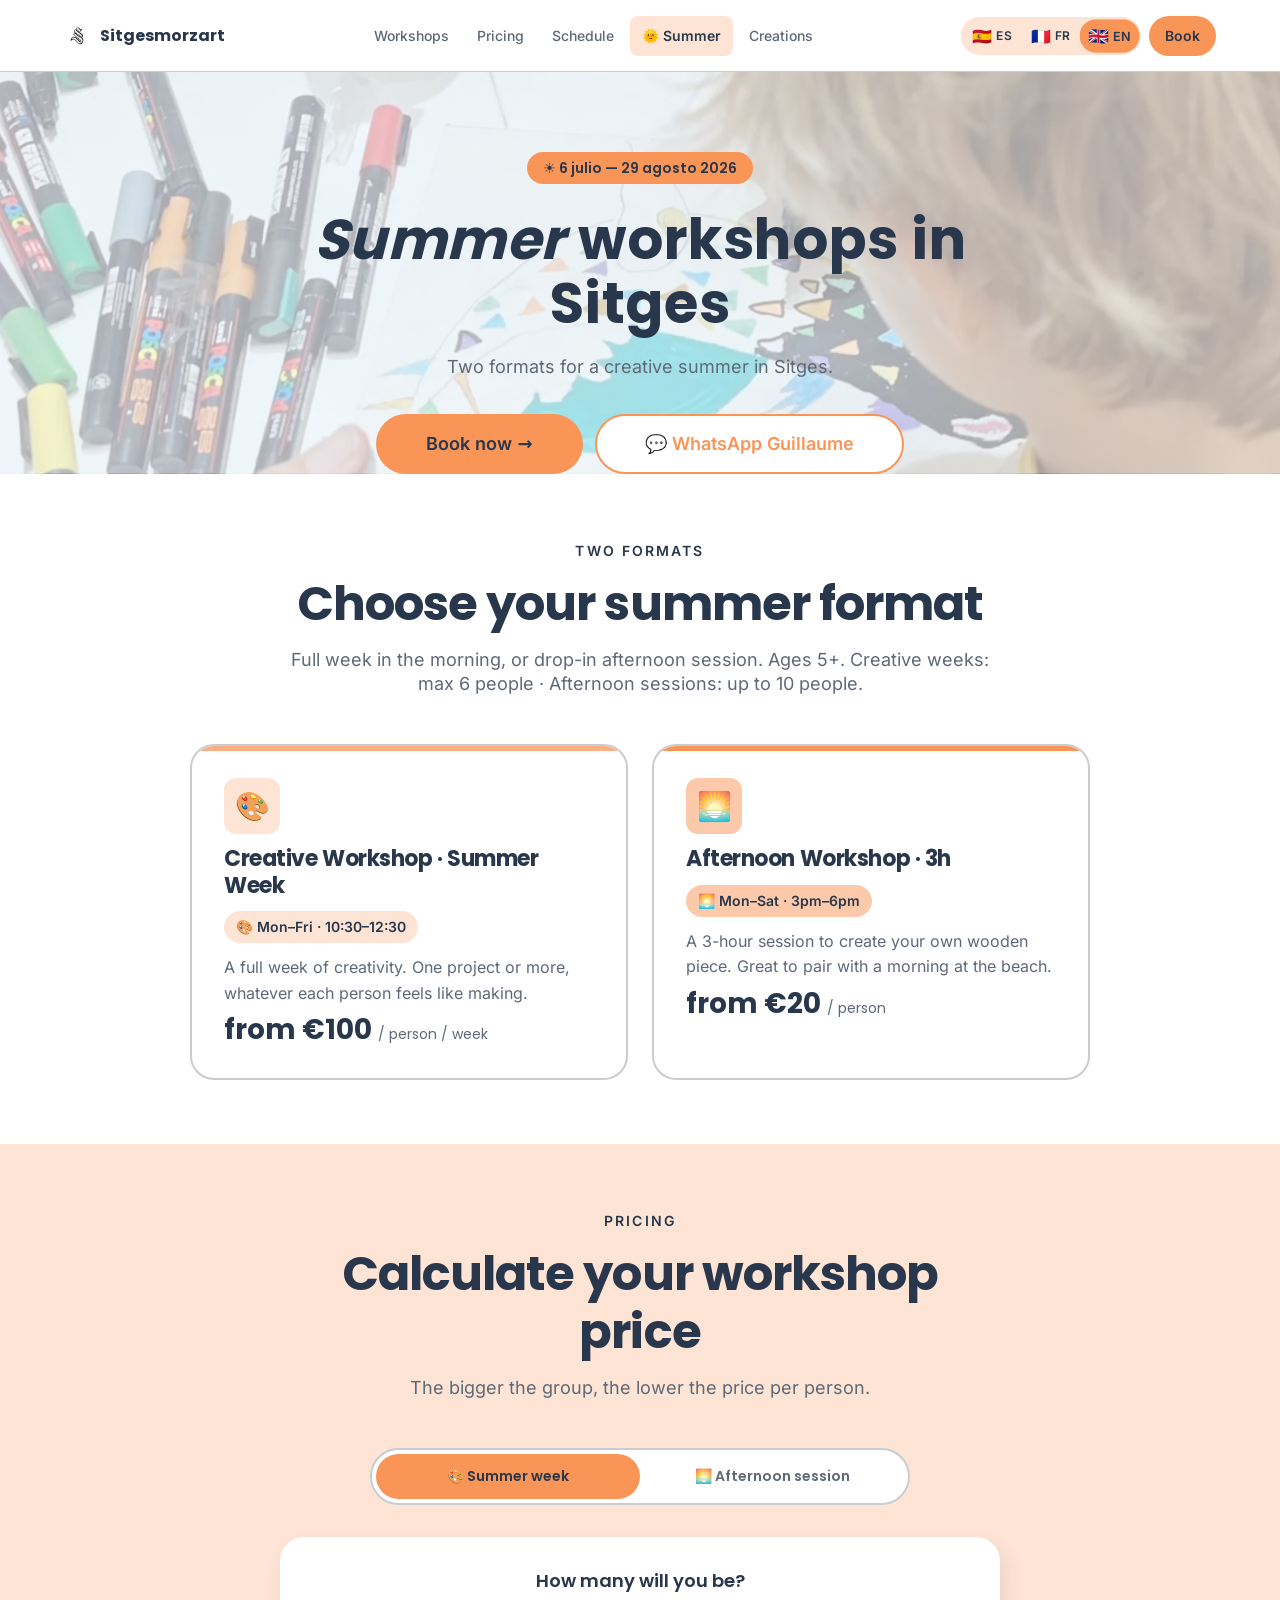
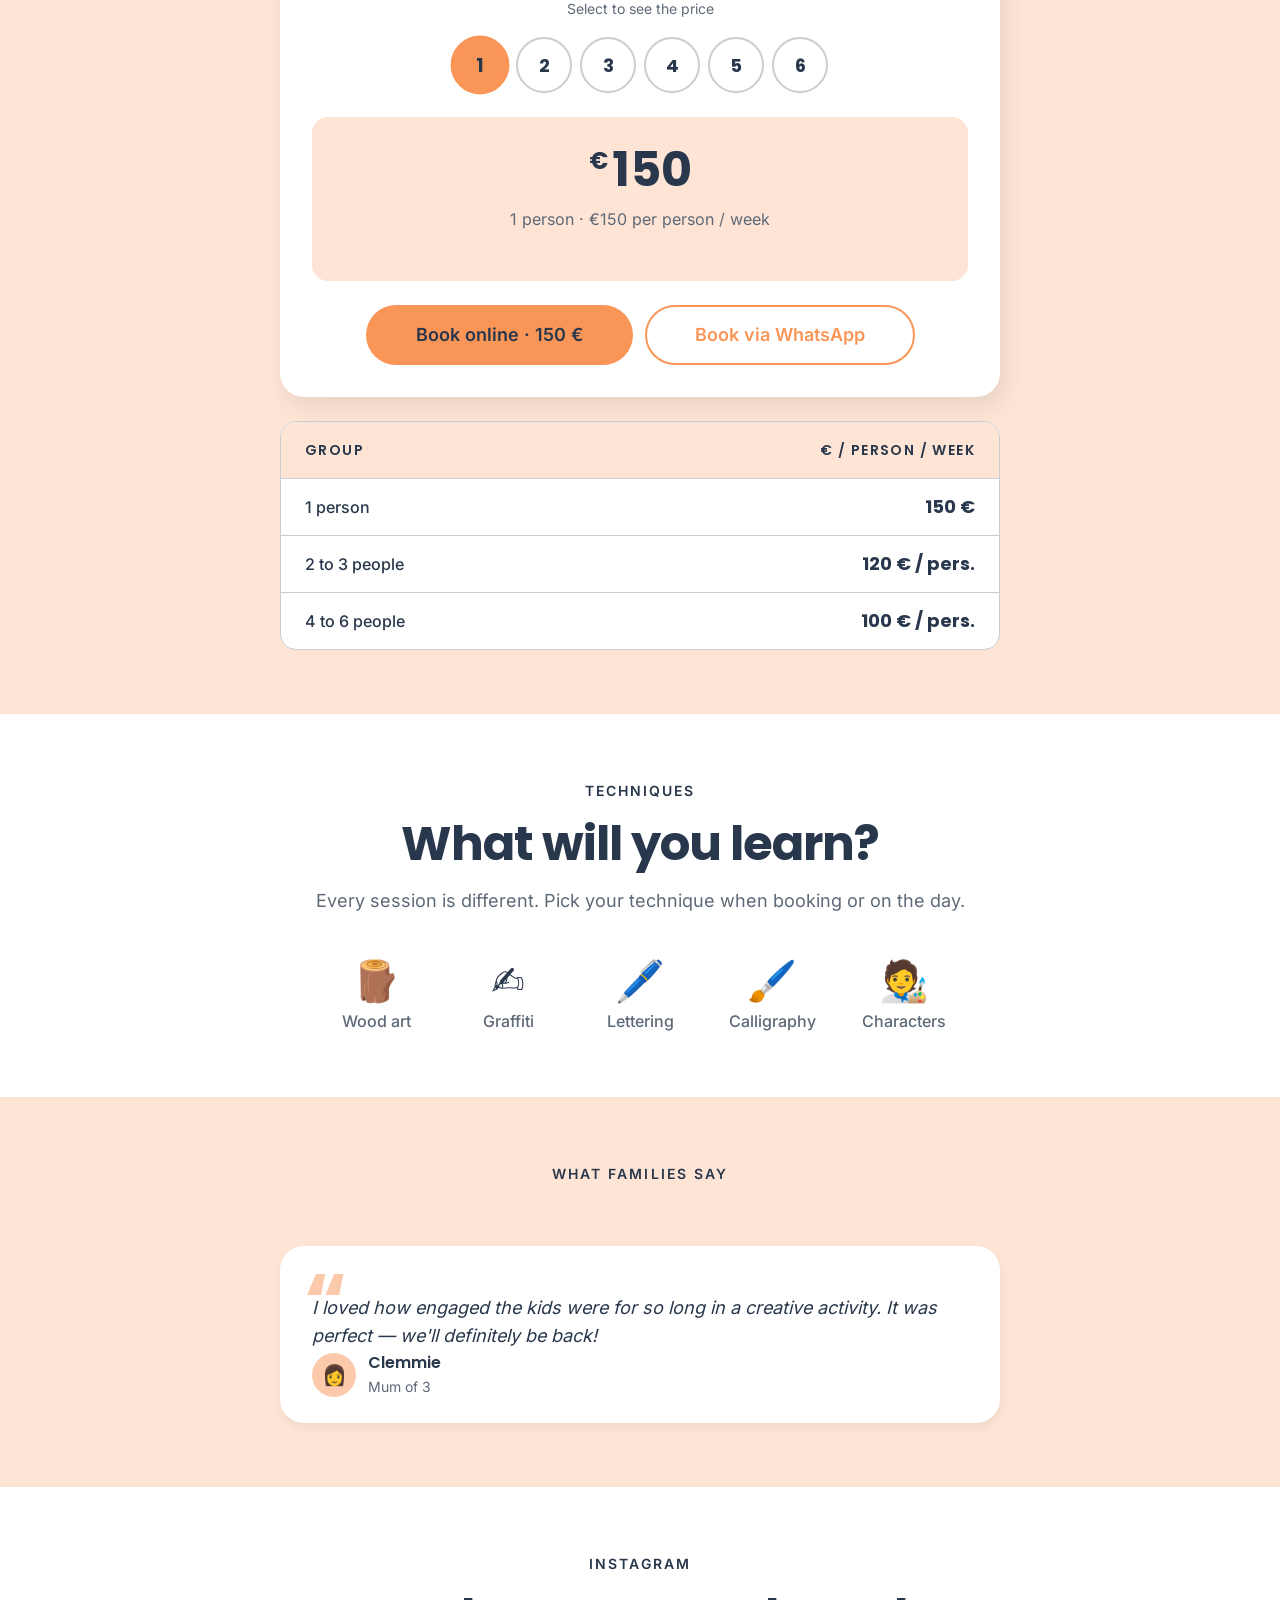
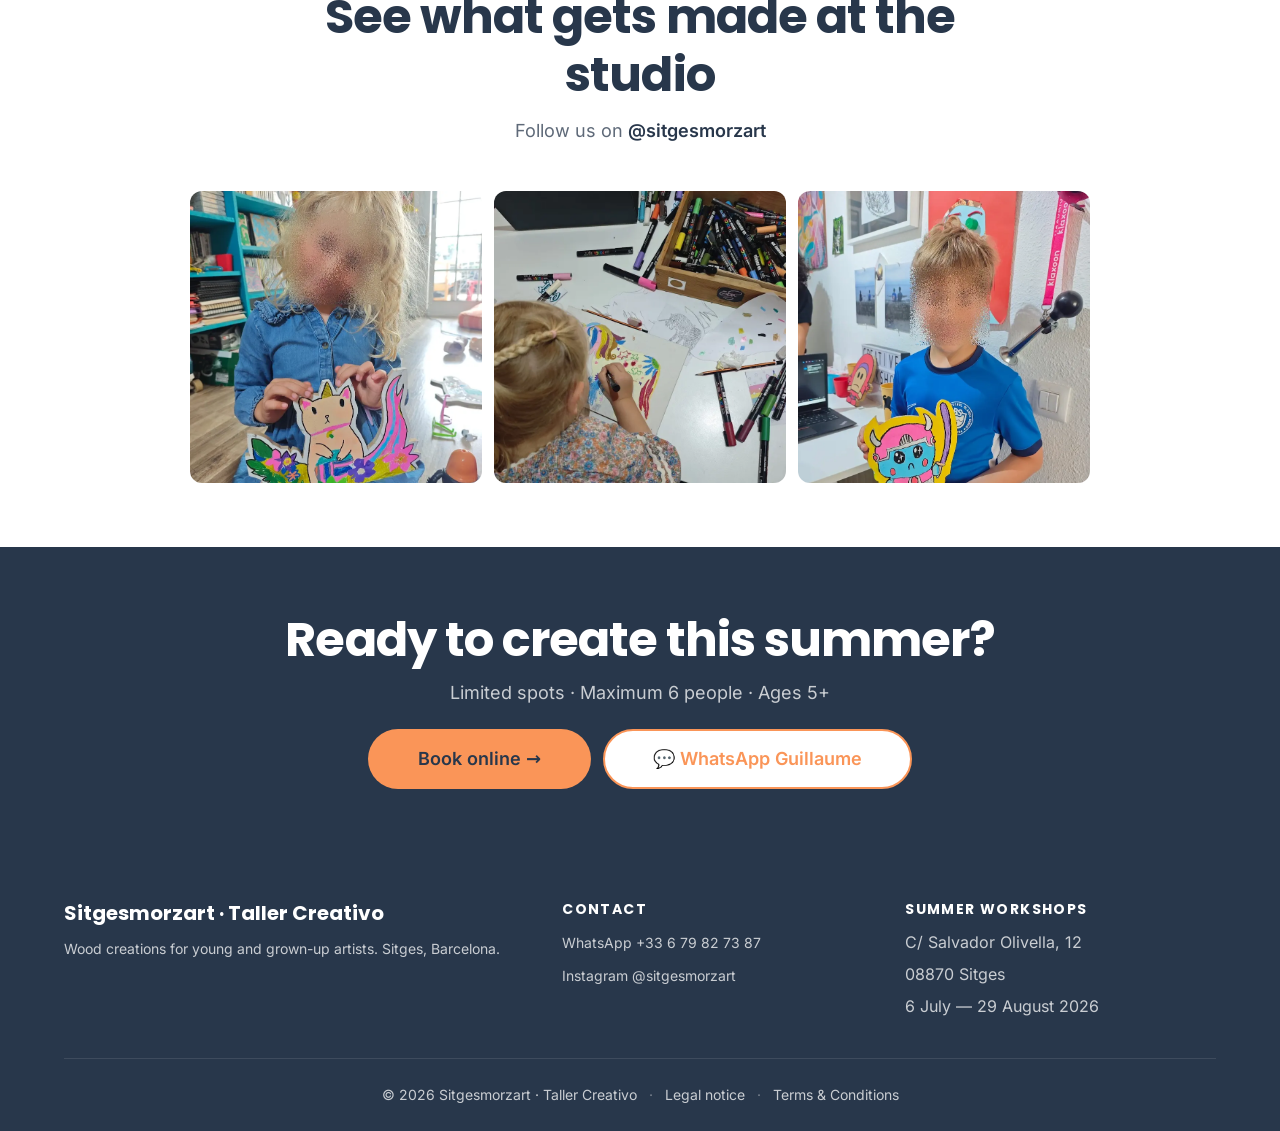
==== commit 23b12d84: "correction java trad" ====
--- a/verano/index.html
+++ b/verano/index.html
@@ -30,8 +30,8 @@
 <meta property="og:title" content="Talleres de Verano 2026 · Sitgesmorzart">
 <meta property="og:description" content="Semanas creativas y talleres de tarde en Sitges. Del 6 de julio al 28 de agosto. A partir de 5 años, máximo 6 personas.">
 <meta property="og:url" content="https://sitgesmorzart.com/verano/">
-<meta property="og:image" content="https://sitgesmorzart.com/images/og-cover-atelier.jpg">
-<meta property="og:image:secure_url" content="https://sitgesmorzart.com/images/og-cover-atelier.jpg">
+<meta property="og:image" content="https://sitgesmorzart.com/images/og-cover-verano.jpg">
+<meta property="og:image:secure_url" content="https://sitgesmorzart.com/images/og-cover-verano.jpg">
 <meta property="og:image:type" content="image/jpeg">
 <meta property="og:image:width" content="1200">
 <meta property="og:image:height" content="630">
@@ -43,7 +43,7 @@
 <meta name="twitter:card" content="summary_large_image">
 <meta name="twitter:title" content="Talleres de Verano 2026 · Sitgesmorzart">
 <meta name="twitter:description" content="Semanas creativas y talleres de tarde en Sitges. Del 6 de julio al 28 de agosto.">
-<meta name="twitter:image" content="https://sitgesmorzart.com/images/og-cover-atelier.jpg">
+<meta name="twitter:image" content="https://sitgesmorzart.com/images/og-cover-verano.jpg">
 
 <!-- Fonts (self-hosted) -->
 <link rel="preload" href="/fonts/poppins-700.woff2" as="font" type="font/woff2" crossorigin>
@@ -1426,23 +1426,6 @@
   document.getElementById('toggle-tarde').addEventListener('click',  () => setMode('tarde'));
   setMode('semana');
 
-  /* Sauvegarde localStorage au clic sur "Reservar online" */
-  const ctaBtn = document.getElementById('cta-online');
-  if (ctaBtn) {
-    ctaBtn.addEventListener('click', () => {
-      const storageKey = currentMode === 'semana' ? 'sitgesmorzart-booking-verano' : 'sitgesmorzart-booking';
-      try {
-        localStorage.setItem(storageKey, JSON.stringify({
-          seats: currentCount,
-          total: PRICES[currentMode][currentCount] * currentCount,
-          perPerson: PRICES[currentMode][currentCount],
-          timestamp: Date.now()
-        }));
-      } catch(e) {}
-    });
-  }
-
-
   /* === BURGER === */
   const burger = document.getElementById('site-burger');
   const panel  = document.getElementById('site-mobile-panel');
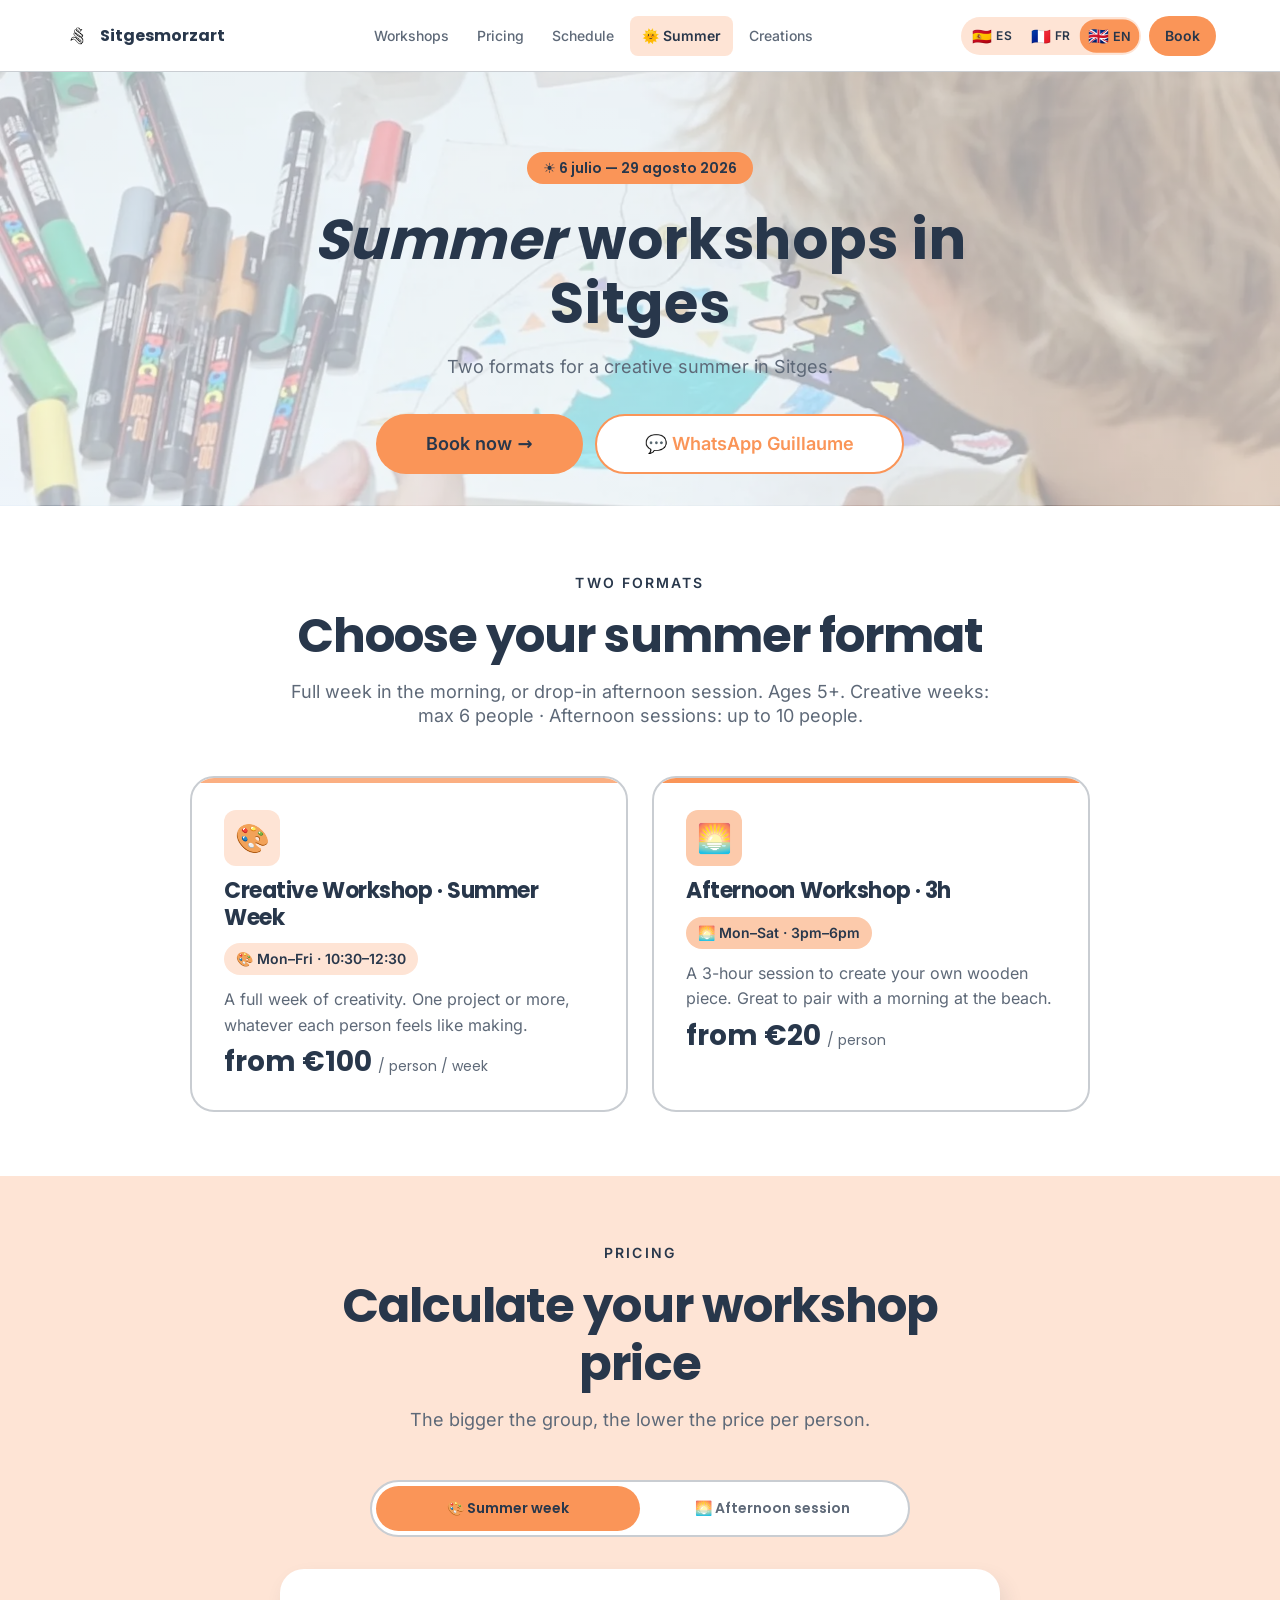
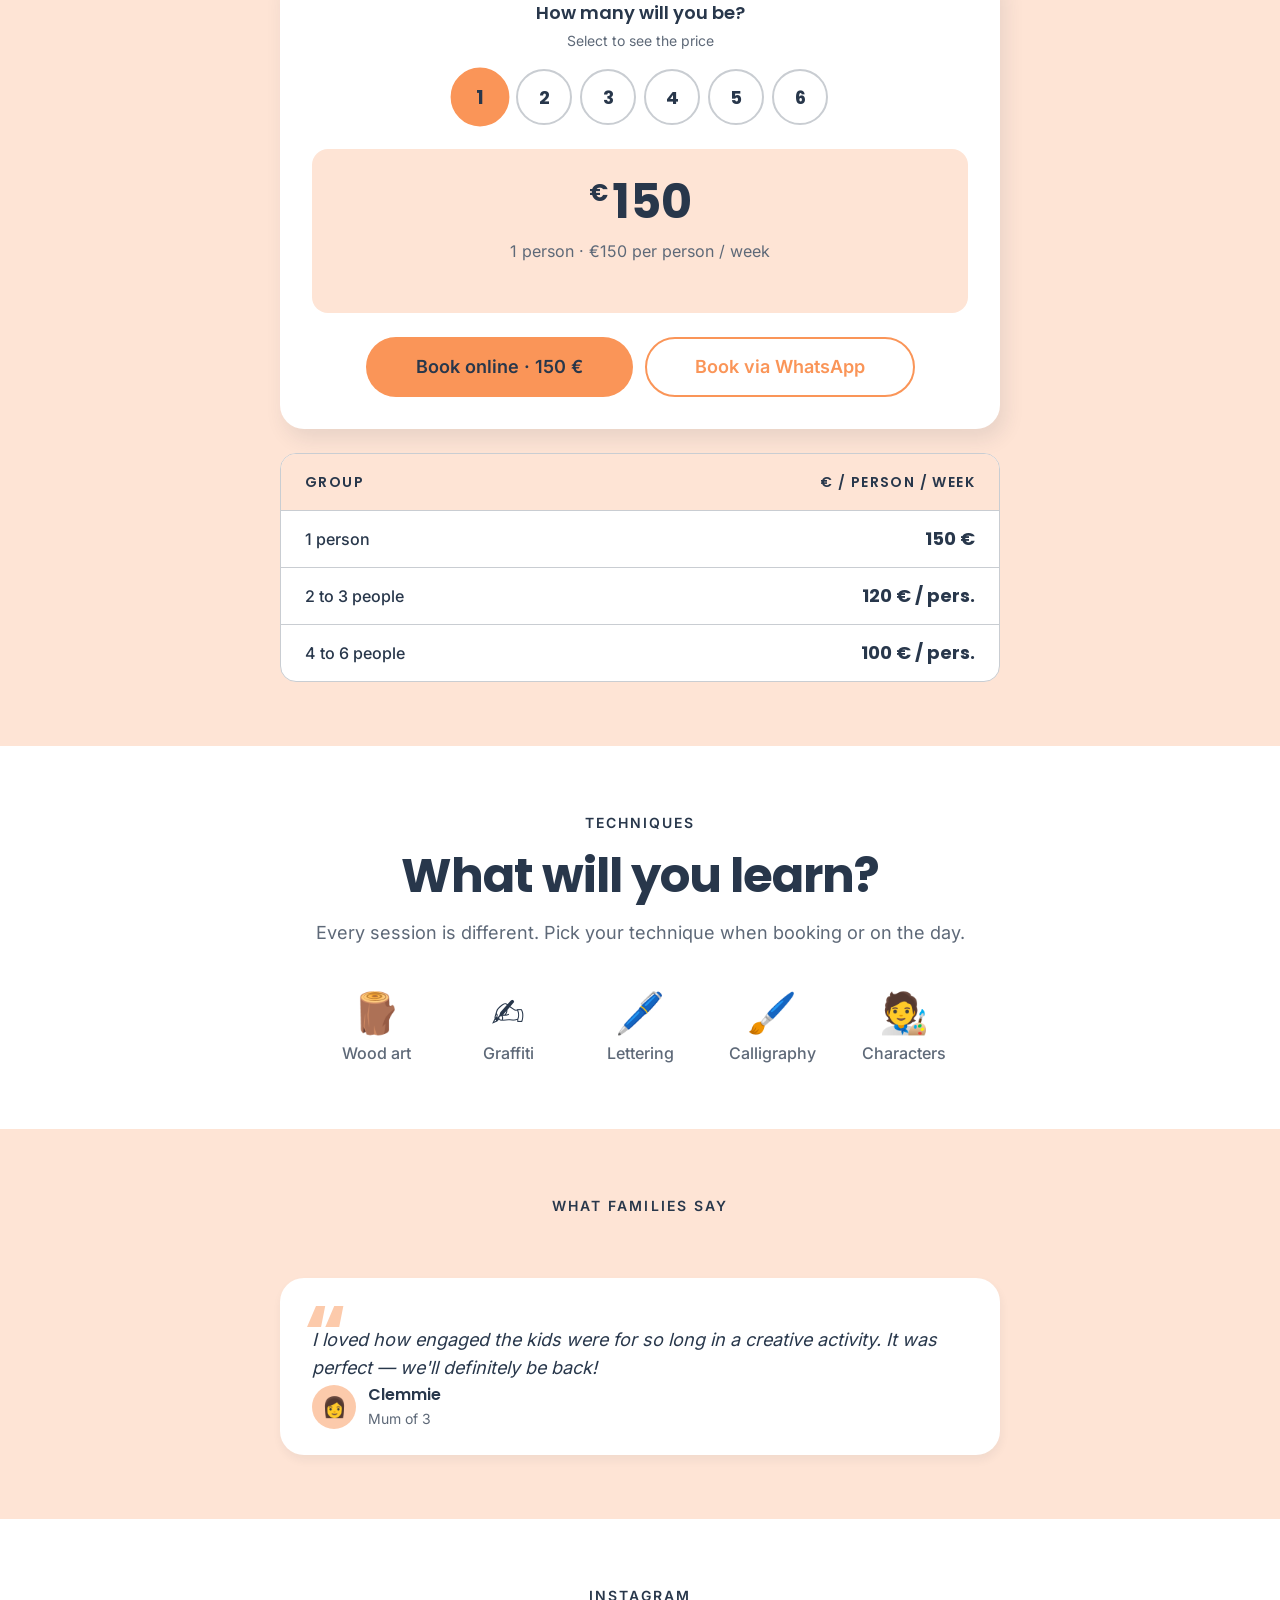
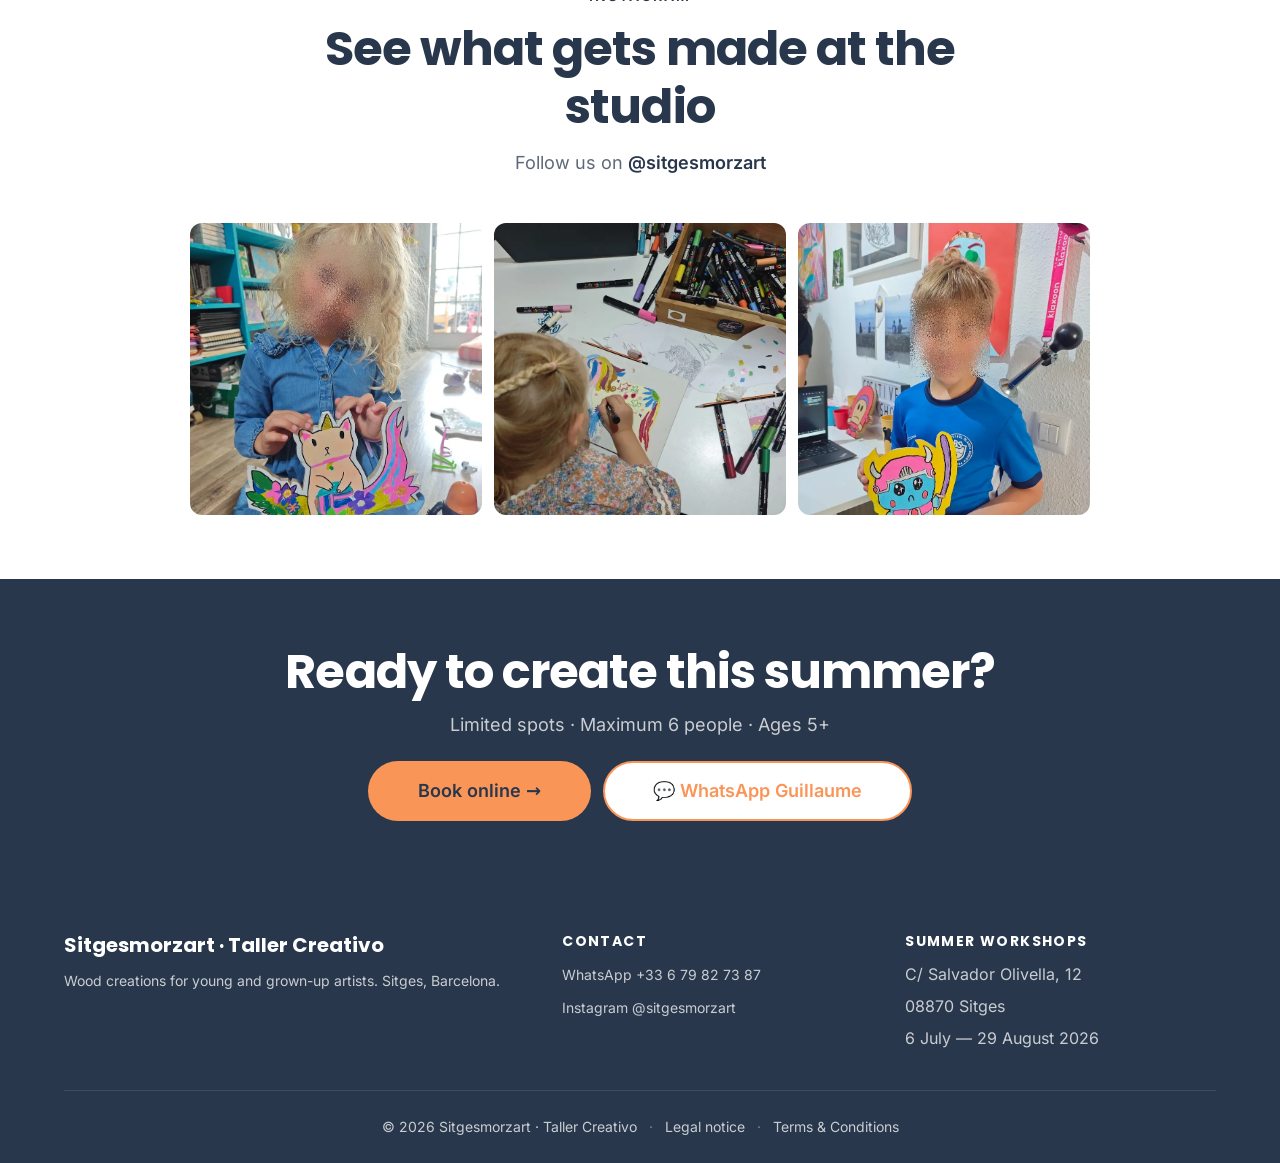
==== commit e4fdc14e: "correction code pago verano et verano" ====
--- a/verano/index.html
+++ b/verano/index.html
@@ -30,8 +30,8 @@
 <meta property="og:title" content="Talleres de Verano 2026 · Sitgesmorzart">
 <meta property="og:description" content="Semanas creativas y talleres de tarde en Sitges. Del 6 de julio al 28 de agosto. A partir de 5 años, máximo 6 personas.">
 <meta property="og:url" content="https://sitgesmorzart.com/verano/">
-<meta property="og:image" content="https://sitgesmorzart.com/images/og-cover-verano.jpg">
-<meta property="og:image:secure_url" content="https://sitgesmorzart.com/images/og-cover-verano.jpg">
+<meta property="og:image" content="https://sitgesmorzart.com/images/og-cover-atelier.jpg">
+<meta property="og:image:secure_url" content="https://sitgesmorzart.com/images/og-cover-atelier.jpg">
 <meta property="og:image:type" content="image/jpeg">
 <meta property="og:image:width" content="1200">
 <meta property="og:image:height" content="630">
@@ -43,7 +43,7 @@
 <meta name="twitter:card" content="summary_large_image">
 <meta name="twitter:title" content="Talleres de Verano 2026 · Sitgesmorzart">
 <meta name="twitter:description" content="Semanas creativas y talleres de tarde en Sitges. Del 6 de julio al 28 de agosto.">
-<meta name="twitter:image" content="https://sitgesmorzart.com/images/og-cover-verano.jpg">
+<meta name="twitter:image" content="https://sitgesmorzart.com/images/og-cover-atelier.jpg">
 
 <!-- Fonts (self-hosted) -->
 <link rel="preload" href="/fonts/poppins-700.woff2" as="font" type="font/woff2" crossorigin>
@@ -239,7 +239,7 @@
   background-image: linear-gradient(rgba(255,255,255,0.62), rgba(255,255,255,0.62)), url('/images/hero-verano.webp');
   background-size: cover;
   background-position: center;
-  padding: var(--spacing-16) 0 var(--spacing-14);
+  padding: var(--spacing-16) 0 var(--spacing-20);
   padding-top: calc(var(--spacing-16) + 16px);
   text-align: center;
   position: relative;
@@ -269,6 +269,7 @@
 
 .hero-verano-ctas {
   display: flex; justify-content: center; flex-wrap: wrap; gap: var(--spacing-3);
+  margin-bottom: var(--spacing-8);
 }
 @media (max-width: 480px) {
   .hero-verano-ctas { flex-direction: column; align-items: stretch; padding: 0 var(--spacing-4); }
@@ -1389,26 +1390,6 @@
     }
   }
 
-  /* Garantir la sauvegarde localStorage au clic — même pattern que homepage */
-  const ctaBtn = document.getElementById('cta-online');
-  if (ctaBtn) {
-    ctaBtn.addEventListener('click', function(e) {
-      e.preventDefault();
-      const storageKey = currentMode === 'semana'
-        ? 'sitgesmorzart-booking-verano'
-        : 'sitgesmorzart-booking';
-      try {
-        localStorage.setItem(storageKey, JSON.stringify({
-          seats: currentCount,
-          total: PRICES[currentMode][currentCount] * currentCount,
-          perPerson: PRICES[currentMode][currentCount],
-          timestamp: Date.now()
-        }));
-      } catch(err) {}
-      window.location.href = ctaBtn.href;
-    });
-  }
-
   function setMode(mode) {
     currentMode = mode;
     document.getElementById('toggle-semana').classList.toggle('is-active', mode === 'semana');
@@ -1426,6 +1407,23 @@
   document.getElementById('toggle-tarde').addEventListener('click',  () => setMode('tarde'));
   setMode('semana');
 
+  /* Sauvegarde localStorage au clic sur "Reservar online" */
+  const ctaBtn = document.getElementById('cta-online');
+  if (ctaBtn) {
+    ctaBtn.addEventListener('click', () => {
+      const storageKey = currentMode === 'semana' ? 'sitgesmorzart-booking-verano' : 'sitgesmorzart-booking';
+      try {
+        localStorage.setItem(storageKey, JSON.stringify({
+          seats: currentCount,
+          total: PRICES[currentMode][currentCount] * currentCount,
+          perPerson: PRICES[currentMode][currentCount],
+          timestamp: Date.now()
+        }));
+      } catch(e) {}
+    });
+  }
+
+
   /* === BURGER === */
   const burger = document.getElementById('site-burger');
   const panel  = document.getElementById('site-mobile-panel');
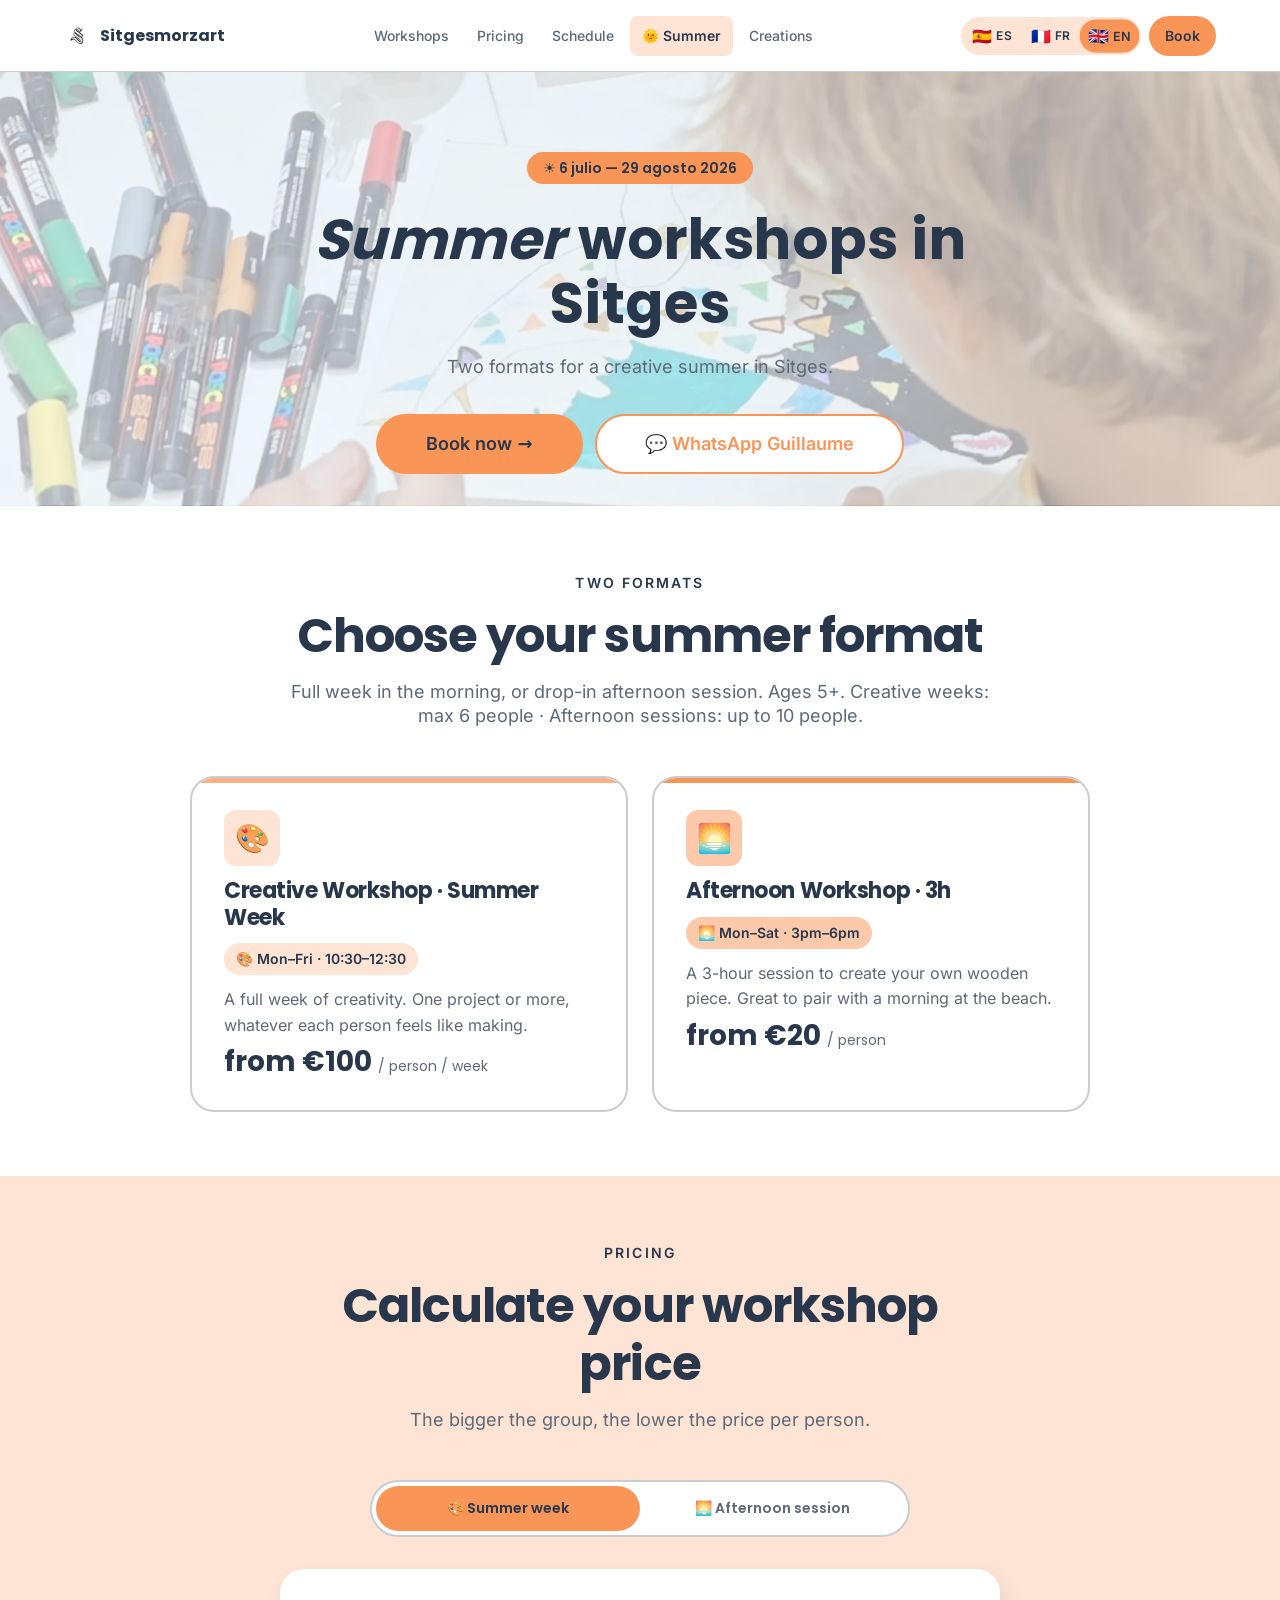
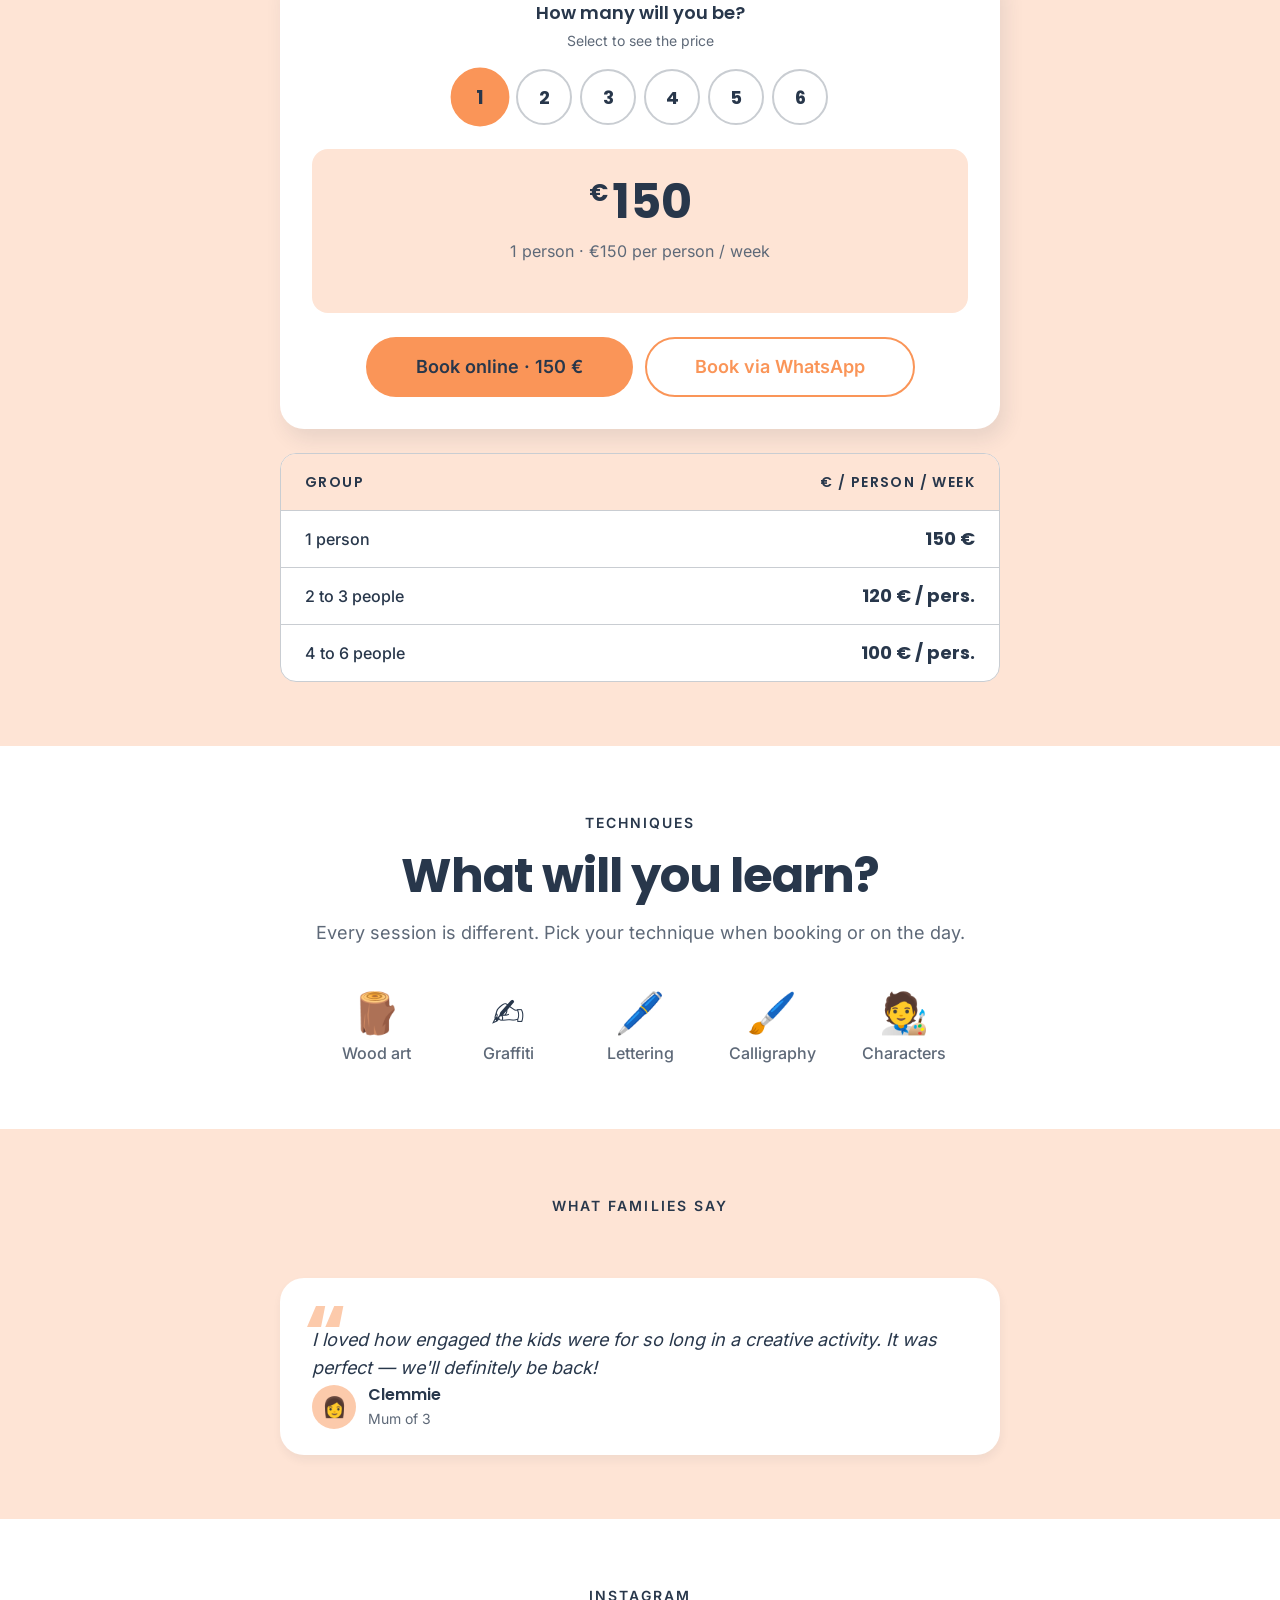
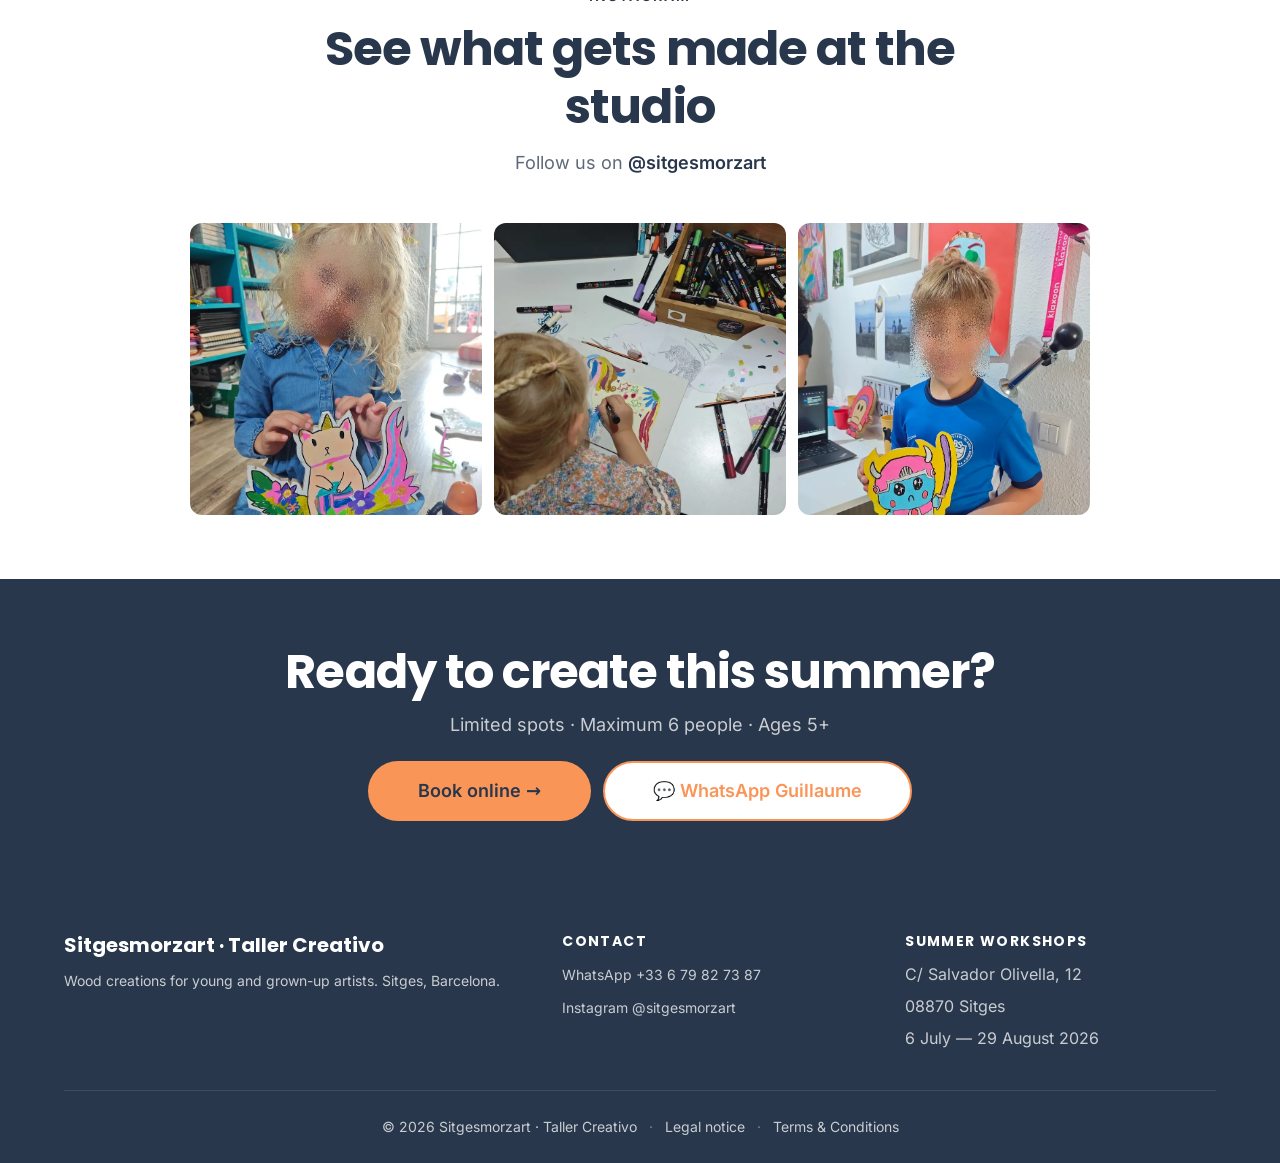
==== commit 43dbd5c7: "fix(cal): update Cal.com username from sitgesmorzart to lifeandlearning" ====
--- a/verano/index.html
+++ b/verano/index.html
@@ -918,7 +918,7 @@
       </div>
 
       <div class="calc-cta">
-        <a href="https://cal.com/sitgesmorzart/taller-verano-semana-creativa" id="cta-online" class="btn btn-primary btn-lg" target="_blank" rel="noopener">
+        <a href="https://cal.com/lifeandlearning/taller-verano-semana-creativa" id="cta-online" class="btn btn-primary btn-lg" target="_blank" rel="noopener">
           <span data-lang="es" class="is-active-lang">Reservar online · <span id="cta-online-amount-es">150</span> €</span>
           <span data-lang="fr">Réserver en ligne · <span id="cta-online-amount-fr">150</span> €</span>
           <span data-lang="en">Book online · <span id="cta-online-amount-en">150</span> €</span>
@@ -1281,8 +1281,8 @@
   };
 
   const CAL_LINKS = {
-    semana: 'https://cal.com/sitgesmorzart/taller-verano-semana-creativa',
-    tarde:  'https://cal.com/sitgesmorzart/taller-de-tarde-3h'
+    semana: 'https://cal.com/lifeandlearning/taller-verano-semana-creativa',
+    tarde:  'https://cal.com/lifeandlearning/taller-de-tarde-3h'
   };
 
   const SAVINGS = {
@@ -1355,7 +1355,8 @@
       if (ctaAmtEl)  ctaAmtEl.textContent  = total;
 
       let savText = '';
-      if (count >= 4) savText = SAVINGS[currentMode][lang].tier3;
+      const tier3Threshold = currentMode === 'tarde' ? 5 : 4;
+      if (count >= tier3Threshold) savText = SAVINGS[currentMode][lang].tier3;
       else if (count >= 2) savText = SAVINGS[currentMode][lang].tier2;
       if (savingsEl) savingsEl.textContent = savText;
     });
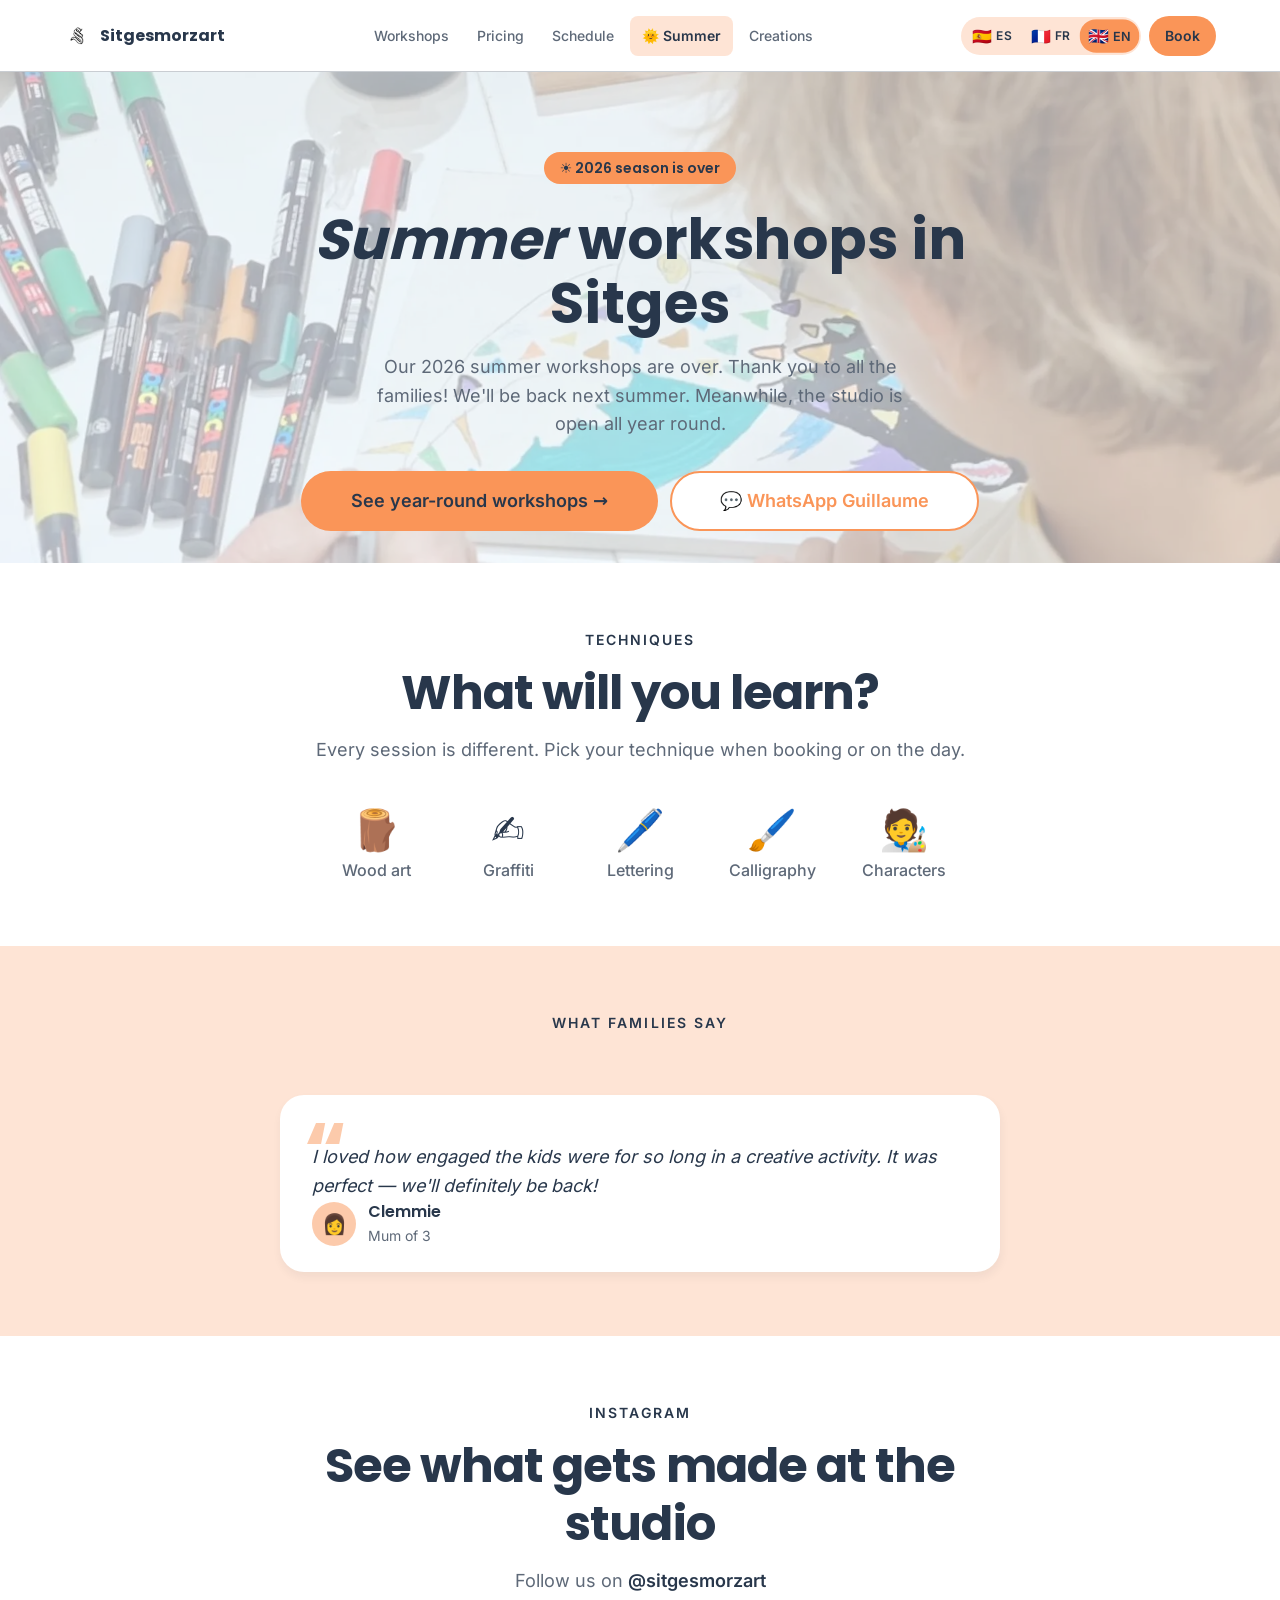
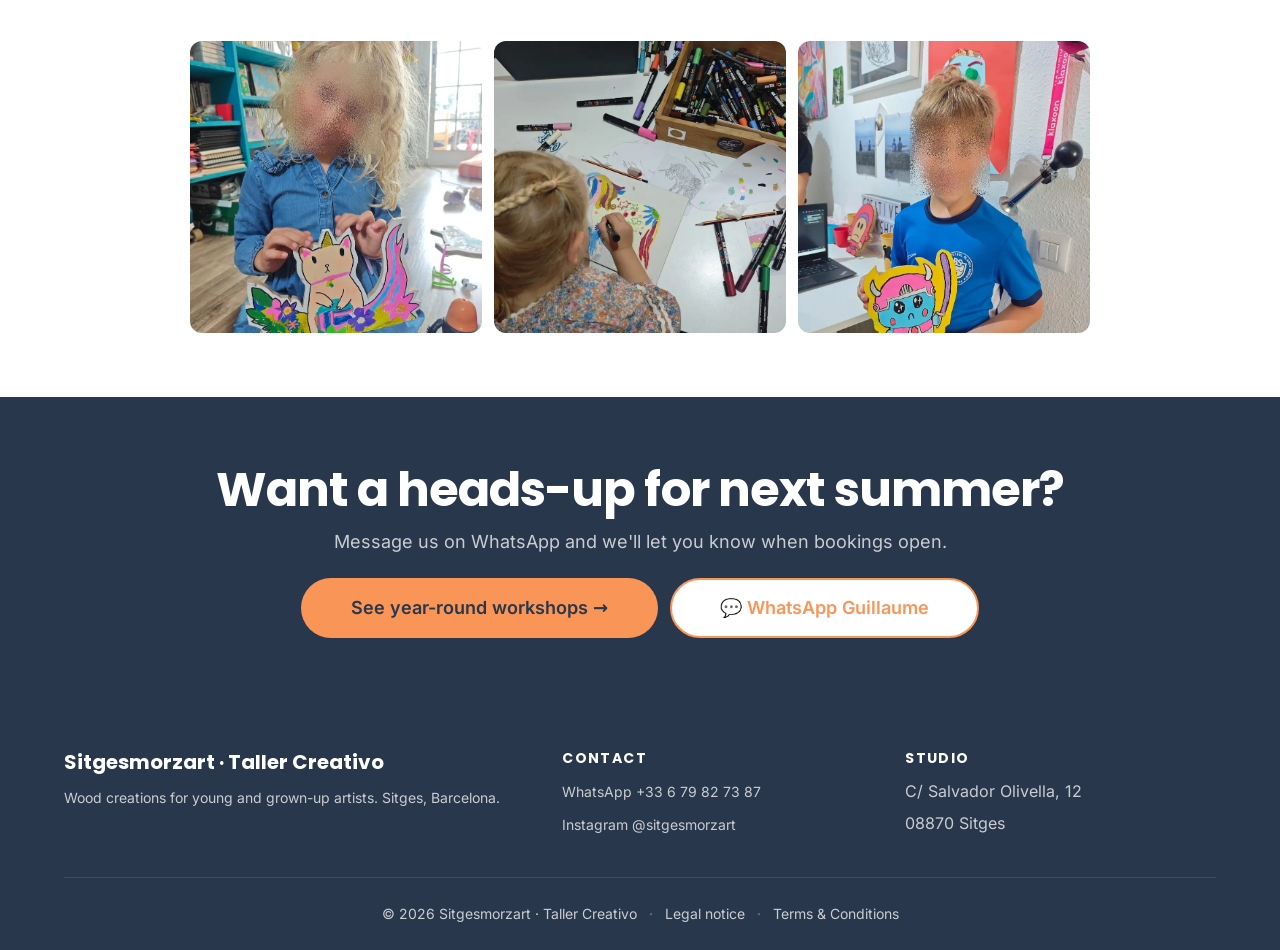
==== commit ea7a9041: "chore(content): update studio address and close summer 2026 season - Homepage: replace old studio ad" ====
--- a/verano/index.html
+++ b/verano/index.html
@@ -3,11 +3,11 @@
 <head>
 <meta charset="UTF-8">
 <meta name="viewport" content="width=device-width, initial-scale=1.0">
-<meta name="description" content="Sitgesmorzart · Talleres de Verano en Sitges. Semanas creativas y talleres de tarde. Del 6 de julio al 28 de agosto de 2026.">
+<meta name="description" content="Sitgesmorzart · Talleres de Verano en Sitges. La temporada 2026 ha terminado. Volvemos el próximo verano. El taller sigue abierto todo el año.">
 <meta name="theme-color" content="#FFFFFF">
 <meta name="author" content="Sitgesmorzart - Guillaume">
 
-<title>Talleres de Verano 2026 · Sitgesmorzart</title>
+<title>Talleres de Verano · Sitgesmorzart</title>
 
 <!-- Favicon -->
 <link rel="icon" href="/favicon.ico" sizes="any">
@@ -27,8 +27,8 @@
 <!-- Open Graph -->
 <meta property="og:type" content="website">
 <meta property="og:site_name" content="Sitgesmorzart · Taller Creativo">
-<meta property="og:title" content="Talleres de Verano 2026 · Sitgesmorzart">
-<meta property="og:description" content="Semanas creativas y talleres de tarde en Sitges. Del 6 de julio al 28 de agosto. A partir de 5 años, máximo 6 personas.">
+<meta property="og:title" content="Talleres de Verano · Sitgesmorzart">
+<meta property="og:description" content="La temporada de verano 2026 ha terminado. Volvemos el próximo verano. Mientras tanto, el taller sigue abierto todo el año en Sitges.">
 <meta property="og:url" content="https://sitgesmorzart.com/verano/">
 <meta property="og:image" content="https://sitgesmorzart.com/images/og-cover-atelier.jpg">
 <meta property="og:image:secure_url" content="https://sitgesmorzart.com/images/og-cover-atelier.jpg">
@@ -41,8 +41,8 @@
 
 <!-- Twitter/X -->
 <meta name="twitter:card" content="summary_large_image">
-<meta name="twitter:title" content="Talleres de Verano 2026 · Sitgesmorzart">
-<meta name="twitter:description" content="Semanas creativas y talleres de tarde en Sitges. Del 6 de julio al 28 de agosto.">
+<meta name="twitter:title" content="Talleres de Verano · Sitgesmorzart">
+<meta name="twitter:description" content="La temporada de verano 2026 ha terminado. Volvemos el próximo verano.">
 <meta name="twitter:image" content="https://sitgesmorzart.com/images/og-cover-atelier.jpg">
 
 <!-- Fonts (self-hosted) -->
@@ -273,164 +273,6 @@
 }
 @media (max-width: 480px) {
   .hero-verano-ctas { flex-direction: column; align-items: stretch; padding: 0 var(--spacing-4); }
-}
-
-/* ============================================================
-   FORMATS
-   ============================================================ */
-.formats { background: var(--surface-default); }
-
-.formats-grid {
-  display: grid; grid-template-columns: 1fr 1fr;
-  gap: var(--spacing-6); max-width: 900px; margin: 0 auto;
-}
-@media (max-width: 768px) { .formats-grid { grid-template-columns: 1fr; } }
-
-.format-card {
-  background: var(--surface-default); border: 2px solid var(--border-default);
-  border-radius: var(--radius-2xl); padding: var(--spacing-8);
-  transition: border-color 0.2s, transform 0.2s, box-shadow 0.2s;
-  display: flex; flex-direction: column; gap: var(--spacing-3);
-}
-.format-card:hover { border-color: var(--border-brand); transform: translateY(-4px); box-shadow: var(--shadow-md); }
-
-.format-icon {
-  width: 56px; height: 56px; border-radius: var(--radius-lg);
-  background: var(--brand-turquoise-100); display: flex;
-  align-items: center; justify-content: center; font-size: 1.75rem;
-}
-
-.format-card h3 { font-size: 1.375rem; margin-bottom: 0; }
-
-.format-schedule {
-  display: inline-flex; align-items: center; gap: var(--spacing-2);
-  background: var(--brand-turquoise-100); color: var(--brand-turquoise-700);
-  padding: var(--spacing-1) var(--spacing-3); border-radius: var(--radius-full);
-  font-size: var(--body-small-size); font-weight: var(--weight-semibold);
-  width: fit-content;
-}
-
-.format-card p { color: var(--text-secondary); font-size: var(--body-medium-size); line-height: 1.6; flex: 1; }
-
-.format-price-preview {
-  font-family: var(--font-display); font-weight: var(--weight-bold);
-  font-size: 1.75rem; color: var(--text-primary);
-}
-.format-price-preview small {
-  font-size: var(--body-small-size); font-weight: var(--weight-regular);
-  color: var(--text-secondary);
-}
-
-/* ============================================================
-   CALCULATOR
-   ============================================================ */
-.pricing-verano { background: var(--surface-subtle); }
-
-.calc-toggle {
-  display: flex; background: var(--surface-default);
-  border: 2px solid var(--border-default); border-radius: var(--radius-full);
-  padding: 4px; max-width: 540px; margin: 0 auto var(--spacing-8);
-}
-.calc-toggle-btn {
-  flex: 1; padding: var(--spacing-3) var(--spacing-4); border-radius: var(--radius-full);
-  font-family: var(--font-display); font-weight: var(--weight-semibold);
-  font-size: var(--body-small-size); color: var(--text-secondary);
-  transition: all 0.2s ease; text-align: center; cursor: pointer;
-  border: none; background: transparent;
-}
-.calc-toggle-btn.is-active { background: var(--action-primary-bg); color: var(--action-primary-text); }
-
-.calculator {
-  background: var(--surface-default); border-radius: var(--radius-2xl);
-  padding: var(--padding-card);
-  max-width: 720px; margin: 0 auto; box-shadow: var(--shadow-md); text-align: center;
-}
-
-.calculator-question {
-  font-family: var(--font-display); font-weight: var(--weight-semibold);
-  font-size: 1.125rem; color: var(--text-primary); margin-bottom: var(--spacing-4);
-}
-.calculator-hint {
-  display: block; font-family: var(--font-body); font-weight: var(--weight-regular);
-  font-size: var(--body-small-size); color: var(--text-secondary); margin-top: var(--spacing-1);
-}
-
-.calc-buttons {
-  display: flex; justify-content: center; gap: var(--spacing-2);
-  flex-wrap: wrap; margin-bottom: var(--spacing-6);
-}
-.calc-btn {
-  width: 56px; height: 56px; border-radius: var(--radius-full);
-  background: var(--surface-default); border: 2px solid var(--border-default);
-  color: var(--text-primary); font-family: var(--font-display);
-  font-weight: var(--weight-bold); font-size: 1.125rem;
-  transition: all 0.2s ease; cursor: pointer;
-}
-.calc-btn:hover { border-color: var(--border-brand); color: var(--brand-turquoise-700); }
-.calc-btn.is-active {
-  background: var(--action-primary-bg); border-color: var(--action-primary-bg);
-  color: var(--action-primary-text); transform: scale(1.05);
-}
-
-.calc-result {
-  background: var(--brand-turquoise-100); border-radius: var(--radius-xl);
-  padding: var(--padding-card-inner); margin-bottom: var(--gap-card-stack);
-}
-.calc-total {
-  font-family: var(--font-display); font-weight: var(--weight-bold);
-  font-size: 3rem; color: var(--text-primary); line-height: 1.2;
-}
-.calc-total .currency { font-size: 1.5rem; vertical-align: super; margin-right: 4px; }
-.calc-detail { margin-top: var(--spacing-2); color: var(--text-secondary); font-size: var(--body-medium-size); }
-
-.calc-savings {
-  display: inline-block; margin-top: var(--spacing-3);
-  padding: var(--spacing-1) var(--spacing-3); background: var(--brand-green-100);
-  color: var(--brand-green-700); border-radius: var(--radius-full);
-  font-weight: var(--weight-semibold); font-size: var(--body-small-size);
-  opacity: 0; transition: opacity 0.3s ease;
-}
-.calc-savings.is-visible { opacity: 1; }
-
-.calc-cta { display: flex; gap: var(--spacing-3); justify-content: center; flex-wrap: wrap; }
-
-/* Format card différenciation */
-.format-card {
-  position: relative;
-  overflow: hidden;
-}
-.format-card::before {
-  content: "";
-  position: absolute;
-  top: 0; left: 0; right: 0;
-  height: 5px;
-}
-.format-card--morning::before { background: var(--semantic-orange-300); }
-.format-card--afternoon::before { background: var(--semantic-orange-500); }
-.format-card--morning .format-icon { background: var(--semantic-orange-100); }
-.format-card--afternoon .format-icon { background: var(--semantic-orange-200); }
-.format-card--morning .format-schedule { background: var(--semantic-orange-100); color: var(--neutral-grey-900); }
-.format-card--afternoon .format-schedule { background: var(--semantic-orange-200); color: var(--neutral-grey-900); }
-.pricing-table {
-  max-width: 720px; margin: var(--spacing-6) auto 0;
-  background: var(--surface-default); border-radius: var(--radius-xl);
-  overflow: hidden; border: 1px solid var(--border-default);
-}
-.pricing-table-row {
-  display: grid; grid-template-columns: 1fr auto;
-  align-items: center; padding: var(--spacing-4) var(--spacing-6);
-  border-bottom: 1px solid var(--border-default);
-}
-.pricing-table-row:last-child { border-bottom: none; }
-.pricing-table-row.is-header {
-  background: var(--surface-subtle); font-family: var(--font-display);
-  font-weight: var(--weight-semibold); font-size: var(--body-small-size);
-  text-transform: uppercase; letter-spacing: 0.1em; color: var(--brand-turquoise-700);
-}
-.pricing-table-label { color: var(--text-primary); font-weight: var(--weight-medium); }
-.pricing-table-price {
-  font-family: var(--font-display); font-weight: var(--weight-bold);
-  font-size: 1.125rem; color: var(--text-primary);
 }
 
 /* ============================================================
@@ -578,35 +420,6 @@
 @media (prefers-reduced-motion: reduce) { [data-lang].is-active-lang { animation: none; } }
 </style>
 
-<!-- Schema.org -->
-<script type="application/ld+json">
-{
-  "@context": "https://schema.org",
-  "@type": "Event",
-  "name": "Talleres de Verano Sitgesmorzart 2026",
-  "description": "Talleres creativos de madera en Sitges durante el verano. Semanas creativas y talleres de tarde.",
-  "startDate": "2026-07-06",
-  "endDate": "2026-08-28",
-  "location": {
-    "@type": "Place",
-    "name": "Studio Quedarte",
-    "address": {
-      "@type": "PostalAddress",
-      "streetAddress": "Carrer Sant Damià, 7",
-      "addressLocality": "Sitges",
-      "postalCode": "08870",
-      "addressRegion": "Barcelona",
-      "addressCountry": "ES"
-    }
-  },
-  "organizer": {
-    "@type": "Organization",
-    "name": "Sitgesmorzart",
-    "url": "https://sitgesmorzart.com"
-  },
-  "url": "https://sitgesmorzart.com/verano/"
-}
-</script>
 </head>
 <body>
 
@@ -670,7 +483,7 @@
           <span class="lang-code">EN</span>
         </button>
       </nav>
-      <a href="#calculadora" class="site-cta">
+      <a href="/#calculadora" class="site-cta">
         <span data-lang="es" class="is-active-lang">Reservar</span>
         <span data-lang="fr">Réserver</span>
         <span data-lang="en">Book</span>
@@ -710,7 +523,7 @@
     <span data-lang="fr">Créations</span>
     <span data-lang="en">Creations</span>
   </a>
-  <a href="#calculadora" class="site-cta">
+  <a href="/#calculadora" class="site-cta">
     <span data-lang="es" class="is-active-lang">Reservar</span>
     <span data-lang="fr">Réserver</span>
     <span data-lang="en">Book</span>
@@ -726,286 +539,38 @@
 <section class="hero-verano">
   <div class="container">
 
-    <div class="hero-verano-dates" aria-label="Fechas del taller de verano">
-      ☀️ 6 julio — 29 agosto 2026
+    <div class="hero-verano-dates">
+      <span data-lang="es" class="is-active-lang">☀️ Temporada 2026 terminada</span>
+      <span data-lang="fr">☀️ Saison 2026 terminée</span>
+      <span data-lang="en">☀️ 2026 season is over</span>
     </div>
 
     <div data-lang="es" class="is-active-lang">
       <h1>Talleres de <span class="accent">verano</span> en Sitges</h1>
-      <p class="hero-verano-tagline">Arte y creatividad para niños y adultos. Dos formatos para un verano creativo en Sitges.</p>
+      <p class="hero-verano-tagline">Los talleres de verano 2026 han terminado. ¡Gracias a todas las familias! Volvemos el próximo verano. Mientras tanto, el taller sigue abierto todo el año.</p>
     </div>
     <div data-lang="fr">
       <h1>Ateliers d'<span class="accent">été</span> à Sitges</h1>
-      <p class="hero-verano-tagline">Deux formats pour passer un été créatif à Sitges.</p>
+      <p class="hero-verano-tagline">Les ateliers d'été 2026 sont terminés. Merci à toutes les familles ! On revient l'été prochain. En attendant, l'atelier reste ouvert toute l'année.</p>
     </div>
     <div data-lang="en">
       <h1><span class="accent">Summer</span> workshops in Sitges</h1>
-      <p class="hero-verano-tagline">Two formats for a creative summer in Sitges.</p>
+      <p class="hero-verano-tagline">Our 2026 summer workshops are over. Thank you to all the families! We'll be back next summer. Meanwhile, the studio is open all year round.</p>
     </div>
 
     <div class="hero-verano-ctas">
-      <a href="#calculadora" class="btn btn-primary btn-lg">
-        <span data-lang="es" class="is-active-lang">Reservar ahora →</span>
-        <span data-lang="fr">Réserver maintenant →</span>
-        <span data-lang="en">Book now →</span>
-      </a>
-      <a href="https://wa.me/33679827387?text=Hola%20Guillaume%2C%20me%20interesa%20un%20taller%20de%20verano" class="btn btn-secondary btn-lg" target="_blank" rel="noopener">
+      <a href="/#calculadora" class="btn btn-primary btn-lg">
+        <span data-lang="es" class="is-active-lang">Ver los talleres del año →</span>
+        <span data-lang="fr">Voir les ateliers de l'année →</span>
+        <span data-lang="en">See year-round workshops →</span>
+      </a>
+      <a href="https://wa.me/33679827387?text=Hola%20Guillaume%2C%20av%C3%ADsame%20cuando%20abran%20los%20talleres%20de%20verano" class="btn btn-secondary btn-lg" target="_blank" rel="noopener">
         💬 WhatsApp Guillaume
       </a>
     </div>
 
   </div>
 </section>
-
-
-<!-- ============================================================
-     FORMATS
-     ============================================================ -->
-<section class="formats" id="formatos">
-  <div class="container">
-
-    <div class="section-head">
-      <span class="kicker" data-lang="es">Dos formatos</span>
-      <span class="kicker" data-lang="fr">Deux formats</span>
-      <span class="kicker" data-lang="en">Two formats</span>
-      <div data-lang="es" class="is-active-lang">
-        <h2>Elige tu fórmula de verano</h2>
-        <p>Semana completa por la mañana, o taller suelto por la tarde. A partir de 5 años. Semanas creativas: máximo 6 personas · Talleres de tarde: hasta 10 personas.</p>
-      </div>
-      <div data-lang="fr">
-        <h2>Choisis ta formule d'été</h2>
-        <p>Semaine complète le matin, ou atelier à la séance l'après-midi. À partir de 5 ans. Semaines créatives : 6 personnes max · Ateliers de l'après-midi : jusqu'à 10 personnes.</p>
-      </div>
-      <div data-lang="en">
-        <h2>Choose your summer format</h2>
-        <p>Full week in the morning, or drop-in afternoon session. Ages 5+. Creative weeks: max 6 people · Afternoon sessions: up to 10 people.</p>
-      </div>
-    </div>
-
-    <div class="formats-grid">
-
-      <!-- Semana creativa -->
-      <div class="format-card format-card--morning">
-        <div class="format-icon" aria-hidden="true">🎨</div>
-        <div data-lang="es" class="is-active-lang">
-          <h3>Taller Verano · Semana Creativa</h3>
-        </div>
-        <div data-lang="fr">
-          <h3>Stage Verano · Semaine Créative</h3>
-        </div>
-        <div data-lang="en">
-          <h3>Creative Workshop · Summer Week</h3>
-        </div>
-        <div class="format-schedule" data-lang="es">🎨 Lun–Vie · 10:30–12:30</div>
-        <div class="format-schedule" data-lang="fr">🎨 Lun–Ven · 10h30–12h30</div>
-        <div class="format-schedule" data-lang="en">🎨 Mon–Fri · 10:30–12:30</div>
-        <div data-lang="es" class="is-active-lang">
-          <p>Una semana entera de creación. Un proyecto o varios, según las ganas de cada uno.</p>
-        </div>
-        <div data-lang="fr">
-          <p>Une semaine entière de création. Un projet ou plusieurs, selon les envies de chacun.</p>
-        </div>
-        <div data-lang="en">
-          <p>A full week of creativity. One project or more, whatever each person feels like making.</p>
-        </div>
-        <div class="format-price-preview">
-          <span data-lang="es" class="is-active-lang">desde 100 € <small>/ pers. / semana</small></span>
-          <span data-lang="fr">à partir de 100 € <small>/ pers. / semaine</small></span>
-          <span data-lang="en">from €100 <small>/ person / week</small></span>
-        </div>
-      </div>
-
-      <!-- Taller de tarde -->
-      <div class="format-card format-card--afternoon">
-        <div class="format-icon" aria-hidden="true">🌅</div>
-        <div data-lang="es" class="is-active-lang">
-          <h3>Taller de Tarde · 3h</h3>
-        </div>
-        <div data-lang="fr">
-          <h3>Atelier de l'après-midi · 3h</h3>
-        </div>
-        <div data-lang="en">
-          <h3>Afternoon Workshop · 3h</h3>
-        </div>
-        <div class="format-schedule" data-lang="es">🌅 Lun–Sáb · 15:00–18:00</div>
-        <div class="format-schedule" data-lang="fr">🌅 Lun–Sam · 15h00–18h00</div>
-        <div class="format-schedule" data-lang="en">🌅 Mon–Sat · 3pm–6pm</div>
-        <div data-lang="es" class="is-active-lang">
-          <p>Un taller de 3 horas para crear tu propio objeto de madera. Ideal para combinar con la playa por la mañana.</p>
-        </div>
-        <div data-lang="fr">
-          <p>Un atelier de 3 heures pour créer ton propre objet en bois. Parfait pour combiner avec la plage le matin.</p>
-        </div>
-        <div data-lang="en">
-          <p>A 3-hour session to create your own wooden piece. Great to pair with a morning at the beach.</p>
-        </div>
-        <div class="format-price-preview">
-          <span data-lang="es" class="is-active-lang">desde 20 € <small>/ pers.</small></span>
-          <span data-lang="fr">à partir de 20 € <small>/ pers.</small></span>
-          <span data-lang="en">from €20 <small>/ person</small></span>
-        </div>
-      </div>
-
-    </div>
-  </div>
-</section>
-
-
-<!-- ============================================================
-     CALCULATOR
-     ============================================================ -->
-<section class="pricing-verano" id="calculadora">
-  <div class="container">
-
-    <div class="section-head">
-      <span class="kicker" data-lang="es">Tarifas</span>
-      <span class="kicker" data-lang="fr">Tarifs</span>
-      <span class="kicker" data-lang="en">Pricing</span>
-      <div data-lang="es" class="is-active-lang">
-        <h2>Calcula el precio de tu taller</h2>
-        <p>Cuanto más grande es el grupo, menor es el precio por persona.</p>
-      </div>
-      <div data-lang="fr">
-        <h2>Calcule le prix de ton atelier</h2>
-        <p>Plus le groupe est grand, plus le prix par personne baisse.</p>
-      </div>
-      <div data-lang="en">
-        <h2>Calculate your workshop price</h2>
-        <p>The bigger the group, the lower the price per person.</p>
-      </div>
-    </div>
-
-    <!-- Toggle format -->
-    <div class="calc-toggle" role="tablist" aria-label="Format de taller">
-      <button class="calc-toggle-btn is-active" id="toggle-semana" role="tab" aria-selected="true" aria-controls="panel-calculadora">
-        <span data-lang="es" class="is-active-lang">🎨 Semana creativa</span>
-        <span data-lang="fr">🎨 Semaine créative</span>
-        <span data-lang="en">🎨 Summer week</span>
-      </button>
-      <button class="calc-toggle-btn" id="toggle-tarde" role="tab" aria-selected="false" aria-controls="panel-calculadora">
-        <span data-lang="es" class="is-active-lang">🌅 Taller de tarde</span>
-        <span data-lang="fr">🌅 Atelier après-midi</span>
-        <span data-lang="en">🌅 Afternoon session</span>
-      </button>
-    </div>
-
-    <div class="calculator" id="panel-calculadora" role="tabpanel">
-
-      <div class="calculator-question" data-lang="es">¿Cuántos seréis?
-        <span class="calculator-hint">Selecciona para ver el precio</span>
-      </div>
-      <div class="calculator-question" data-lang="fr">Vous serez combien ?
-        <span class="calculator-hint">Sélectionne pour voir le prix</span>
-      </div>
-      <div class="calculator-question" data-lang="en">How many will you be?
-        <span class="calculator-hint">Select to see the price</span>
-      </div>
-
-      <div class="calc-buttons" id="calc-buttons" role="radiogroup" aria-label="Número de participantes"></div>
-
-      <div class="calc-result">
-        <div class="calc-total"><span class="currency">€</span><span id="calc-amount">150</span></div>
-        <div class="calc-detail">
-          <span data-lang="es" class="is-active-lang"><span id="calc-people-es">1 persona</span> · <span id="calc-perperson-es">150 € por persona / semana</span></span>
-          <span data-lang="fr"><span id="calc-people-fr">1 personne</span> · <span id="calc-perperson-fr">150 € par personne / semaine</span></span>
-          <span data-lang="en"><span id="calc-people-en">1 person</span> · <span id="calc-perperson-en">€150 per person / week</span></span>
-        </div>
-        <div class="calc-savings" id="calc-savings">
-          <span data-lang="es" class="is-active-lang"><span id="calc-savings-es"></span></span>
-          <span data-lang="fr"><span id="calc-savings-fr"></span></span>
-          <span data-lang="en"><span id="calc-savings-en"></span></span>
-        </div>
-      </div>
-
-      <div class="calc-cta">
-        <a href="https://cal.com/lifeandlearning/taller-verano-semana-creativa" id="cta-online" class="btn btn-primary btn-lg" target="_blank" rel="noopener">
-          <span data-lang="es" class="is-active-lang">Reservar online · <span id="cta-online-amount-es">150</span> €</span>
-          <span data-lang="fr">Réserver en ligne · <span id="cta-online-amount-fr">150</span> €</span>
-          <span data-lang="en">Book online · <span id="cta-online-amount-en">150</span> €</span>
-        </a>
-        <a href="https://wa.me/33679827387?text=Hola%20Guillaume%2C%20me%20interesa%20reservar%20un%20taller%20de%20verano" class="btn btn-secondary btn-lg" target="_blank" rel="noopener">
-          <span data-lang="es" class="is-active-lang">Reservar por WhatsApp</span>
-          <span data-lang="fr">Réserver par WhatsApp</span>
-          <span data-lang="en">Book via WhatsApp</span>
-        </a>
-      </div>
-    </div>
-
-    <!-- Table semana (visible par défaut) -->
-    <div id="table-semana" class="pricing-table">
-      <div class="pricing-table-row is-header">
-        <div data-lang="es" class="is-active-lang">Grupo</div>
-        <div data-lang="fr">Groupe</div>
-        <div data-lang="en">Group</div>
-        <div data-lang="es" class="is-active-lang">€ / pers. / semana</div>
-        <div data-lang="fr">€ / pers. / semaine</div>
-        <div data-lang="en">€ / person / week</div>
-      </div>
-      <div class="pricing-table-row">
-        <div class="pricing-table-label">
-          <span data-lang="es" class="is-active-lang">1 persona</span>
-          <span data-lang="fr">1 personne</span>
-          <span data-lang="en">1 person</span>
-        </div>
-        <div class="pricing-table-price">150 €</div>
-      </div>
-      <div class="pricing-table-row">
-        <div class="pricing-table-label">
-          <span data-lang="es" class="is-active-lang">2 a 3 personas</span>
-          <span data-lang="fr">2 à 3 personnes</span>
-          <span data-lang="en">2 to 3 people</span>
-        </div>
-        <div class="pricing-table-price">120 € / pers.</div>
-      </div>
-      <div class="pricing-table-row">
-        <div class="pricing-table-label">
-          <span data-lang="es" class="is-active-lang">4 a 6 personas</span>
-          <span data-lang="fr">4 à 6 personnes</span>
-          <span data-lang="en">4 to 6 people</span>
-        </div>
-        <div class="pricing-table-price">100 € / pers.</div>
-      </div>
-    </div>
-
-    <!-- Table tarde (masquée par défaut) -->
-    <div id="table-tarde" class="pricing-table" style="display: none;">
-      <div class="pricing-table-row is-header">
-        <div data-lang="es" class="is-active-lang">Grupo</div>
-        <div data-lang="fr">Groupe</div>
-        <div data-lang="en">Group</div>
-        <div data-lang="es" class="is-active-lang">€ / persona</div>
-        <div data-lang="fr">€ / personne</div>
-        <div data-lang="en">€ / person</div>
-      </div>
-      <div class="pricing-table-row">
-        <div class="pricing-table-label">
-          <span data-lang="es" class="is-active-lang">1 persona</span>
-          <span data-lang="fr">1 personne</span>
-          <span data-lang="en">1 person</span>
-        </div>
-        <div class="pricing-table-price">30 €</div>
-      </div>
-      <div class="pricing-table-row">
-        <div class="pricing-table-label">
-          <span data-lang="es" class="is-active-lang">2 a 4 personas</span>
-          <span data-lang="fr">2 à 4 personnes</span>
-          <span data-lang="en">2 to 4 people</span>
-        </div>
-        <div class="pricing-table-price">25 € / pers.</div>
-      </div>
-      <div class="pricing-table-row">
-        <div class="pricing-table-label">
-          <span data-lang="es" class="is-active-lang">5 a 10 personas</span>
-          <span data-lang="fr">5 à 10 personnes</span>
-          <span data-lang="en">5 to 10 people</span>
-        </div>
-        <div class="pricing-table-price">20 € / pers.</div>
-      </div>
-    </div>
-
-  </div>
-</section>
-
 
 <!-- ============================================================
      DISCIPLINES
@@ -1153,24 +718,24 @@
 <section class="cta-section">
   <div class="container">
     <div data-lang="es" class="is-active-lang">
-      <h2>¿Listo para crear este verano?</h2>
-      <p>Plazas limitadas · Máximo 6 personas · A partir de 5 años</p>
+      <h2>¿Te avisamos para el próximo verano?</h2>
+      <p>Escríbenos por WhatsApp y te avisamos cuando abran las reservas.</p>
     </div>
     <div data-lang="fr">
-      <h2>Prêt·e à créer cet été ?</h2>
-      <p>Places limitées · Maximum 6 personnes · À partir de 5 ans</p>
+      <h2>On te prévient pour l'été prochain ?</h2>
+      <p>Écris-nous sur WhatsApp et on te prévient dès l'ouverture des réservations.</p>
     </div>
     <div data-lang="en">
-      <h2>Ready to create this summer?</h2>
-      <p>Limited spots · Maximum 6 people · Ages 5+</p>
+      <h2>Want a heads-up for next summer?</h2>
+      <p>Message us on WhatsApp and we'll let you know when bookings open.</p>
     </div>
     <div class="cta-buttons">
-      <a href="#calculadora" class="btn btn-primary btn-lg">
-        <span data-lang="es" class="is-active-lang">Reservar online →</span>
-        <span data-lang="fr">Réserver en ligne →</span>
-        <span data-lang="en">Book online →</span>
-      </a>
-      <a href="https://wa.me/33679827387?text=Hola%20Guillaume%2C%20me%20interesa%20un%20taller%20de%20verano" class="btn btn-secondary btn-lg" target="_blank" rel="noopener">
+      <a href="/#calculadora" class="btn btn-primary btn-lg">
+        <span data-lang="es" class="is-active-lang">Ver los talleres del año →</span>
+        <span data-lang="fr">Voir les ateliers de l'année →</span>
+        <span data-lang="en">See year-round workshops →</span>
+      </a>
+      <a href="https://wa.me/33679827387?text=Hola%20Guillaume%2C%20av%C3%ADsame%20cuando%20abran%20los%20talleres%20de%20verano" class="btn btn-secondary btn-lg" target="_blank" rel="noopener">
         💬 WhatsApp Guillaume
       </a>
     </div>
@@ -1207,15 +772,12 @@
         </ul>
       </div>
       <div class="footer-section">
-        <h3 data-lang="es">Talleres de verano</h3>
-        <h3 data-lang="fr">Ateliers d'été</h3>
-        <h3 data-lang="en">Summer workshops</h3>
+        <h3 data-lang="es">Estudio</h3>
+        <h3 data-lang="fr">Atelier</h3>
+        <h3 data-lang="en">Studio</h3>
         <ul>
           <li>C/ Salvador Olivella, 12</li>
           <li>08870 Sitges</li>
-          <li data-lang="es">6 julio — 29 agosto 2026</li>
-          <li data-lang="fr">6 juillet — 29 août 2026</li>
-          <li data-lang="en">6 July — 29 August 2026</li>
         </ul>
       </div>
     </div>
@@ -1273,158 +835,6 @@
     btn.addEventListener('click', () => setLang(btn.getAttribute('data-switch')));
   });
 
-
-  /* === CALCULATOR === */
-  const PRICES = {
-    semana: { 1: 150, 2: 120, 3: 120, 4: 100, 5: 100, 6: 100 },
-    tarde:  { 1: 30,  2: 25,  3: 25,  4: 25,  5: 20,  6: 20,  7: 20,  8: 20,  9: 20,  10: 20 }
-  };
-
-  const CAL_LINKS = {
-    semana: 'https://cal.com/lifeandlearning/taller-verano-semana-creativa',
-    tarde:  'https://cal.com/lifeandlearning/taller-de-tarde-3h'
-  };
-
-  const SAVINGS = {
-    semana: {
-      es: { tier2: '¡Ahorras 30 €/persona!', tier3: '¡Ahorras 50 €/persona!' },
-      fr: { tier2: 'Vous économisez 30 €/personne !', tier3: 'Vous économisez 50 €/personne !' },
-      en: { tier2: 'You save €30/person!', tier3: 'You save €50/person!' }
-    },
-    tarde: {
-      es: { tier2: '¡Ahorras 5 €/persona!', tier3: '¡Ahorras 10 €/persona!' },
-      fr: { tier2: 'Vous économisez 5 €/personne !', tier3: 'Vous économisez 10 €/personne !' },
-      en: { tier2: 'You save €5/person!', tier3: 'You save €10/person!' }
-    }
-  };
-
-  const PEOPLE = {
-    es: n => n === 1 ? '1 persona' : n + ' personas',
-    fr: n => n === 1 ? '1 personne' : n + ' personnes',
-    en: n => n === 1 ? '1 person' : n + ' people'
-  };
-
-  const PERPERSON = {
-    semana: {
-      es: p => p + ' € por persona / semana',
-      fr: p => p + ' € par personne / semaine',
-      en: p => '€' + p + ' per person / week'
-    },
-    tarde: {
-      es: p => p + ' € por persona',
-      fr: p => p + ' € par personne',
-      en: p => '€' + p + ' per person'
-    }
-  };
-
-  let currentMode = 'semana';
-  let currentCount = 1;
-
-  function buildButtons() {
-    const wrap = document.getElementById('calc-buttons');
-    if (!wrap) return;
-    wrap.innerHTML = '';
-    const max = currentMode === 'tarde' ? 10 : 6;
-    for (let i = 1; i <= max; i++) {
-      const btn = document.createElement('button');
-      btn.className = 'calc-btn' + (i === currentCount ? ' is-active' : '');
-      btn.textContent = i;
-      btn.setAttribute('role', 'radio');
-      btn.setAttribute('aria-checked', i === currentCount ? 'true' : 'false');
-      btn.setAttribute('aria-label', i + (i === 1 ? ' persona' : ' personas'));
-      btn.addEventListener('click', () => updateCalc(i));
-      wrap.appendChild(btn);
-    }
-  }
-
-  function updateCalc(count) {
-    currentCount = count;
-    const perPerson = PRICES[currentMode][count];
-    const total = perPerson * count;
-
-    document.getElementById('calc-amount').textContent = total;
-
-    SUPPORTED.forEach(lang => {
-      const peopleEl   = document.getElementById('calc-people-' + lang);
-      const ppEl       = document.getElementById('calc-perperson-' + lang);
-      const savingsEl  = document.getElementById('calc-savings-' + lang);
-      const ctaAmtEl   = document.getElementById('cta-online-amount-' + lang);
-
-      if (peopleEl)  peopleEl.textContent  = PEOPLE[lang](count);
-      if (ppEl)      ppEl.textContent      = PERPERSON[currentMode][lang](perPerson);
-      if (ctaAmtEl)  ctaAmtEl.textContent  = total;
-
-      let savText = '';
-      const tier3Threshold = currentMode === 'tarde' ? 5 : 4;
-      if (count >= tier3Threshold) savText = SAVINGS[currentMode][lang].tier3;
-      else if (count >= 2) savText = SAVINGS[currentMode][lang].tier2;
-      if (savingsEl) savingsEl.textContent = savText;
-    });
-
-    const savBlock = document.getElementById('calc-savings');
-    if (count >= 2) savBlock.classList.add('is-visible');
-    else savBlock.classList.remove('is-visible');
-
-    document.querySelectorAll('.calc-btn').forEach((btn, idx) => {
-      const active = (idx + 1) === count;
-      btn.classList.toggle('is-active', active);
-      btn.setAttribute('aria-checked', active ? 'true' : 'false');
-    });
-
-    // Stocker en localStorage avant redirection Cal.com (backup si URL param non transmis)
-    const ctaOnline = document.getElementById('cta-online');
-    if (ctaOnline) {
-      const total = PRICES[currentMode][count] * count;
-      const storageKey = currentMode === 'semana' ? 'sitgesmorzart-booking-verano' : 'sitgesmorzart-booking';
-      try {
-        localStorage.setItem(storageKey, JSON.stringify({
-          seats: count, total: total,
-          perPerson: PRICES[currentMode][count],
-          timestamp: Date.now()
-        }));
-      } catch(e) {}
-      if (currentMode === 'tarde') {
-        ctaOnline.href = CAL_LINKS.tarde;
-      } else {
-        ctaOnline.href = CAL_LINKS.semana;
-      }
-    }
-  }
-
-  function setMode(mode) {
-    currentMode = mode;
-    document.getElementById('toggle-semana').classList.toggle('is-active', mode === 'semana');
-    document.getElementById('toggle-tarde').classList.toggle('is-active', mode === 'tarde');
-    document.getElementById('toggle-semana').setAttribute('aria-selected', mode === 'semana');
-    document.getElementById('toggle-tarde').setAttribute('aria-selected', mode === 'tarde');
-    document.getElementById('table-semana').style.display = mode === 'semana' ? '' : 'none';
-    document.getElementById('table-tarde').style.display  = mode === 'tarde'  ? '' : 'none';
-    currentCount = 1;
-    buildButtons();
-    updateCalc(1);
-  }
-
-  document.getElementById('toggle-semana').addEventListener('click', () => setMode('semana'));
-  document.getElementById('toggle-tarde').addEventListener('click',  () => setMode('tarde'));
-  setMode('semana');
-
-  /* Sauvegarde localStorage au clic sur "Reservar online" */
-  const ctaBtn = document.getElementById('cta-online');
-  if (ctaBtn) {
-    ctaBtn.addEventListener('click', () => {
-      const storageKey = currentMode === 'semana' ? 'sitgesmorzart-booking-verano' : 'sitgesmorzart-booking';
-      try {
-        localStorage.setItem(storageKey, JSON.stringify({
-          seats: currentCount,
-          total: PRICES[currentMode][currentCount] * currentCount,
-          perPerson: PRICES[currentMode][currentCount],
-          timestamp: Date.now()
-        }));
-      } catch(e) {}
-    });
-  }
-
-
   /* === BURGER === */
   const burger = document.getElementById('site-burger');
   const panel  = document.getElementById('site-mobile-panel');
